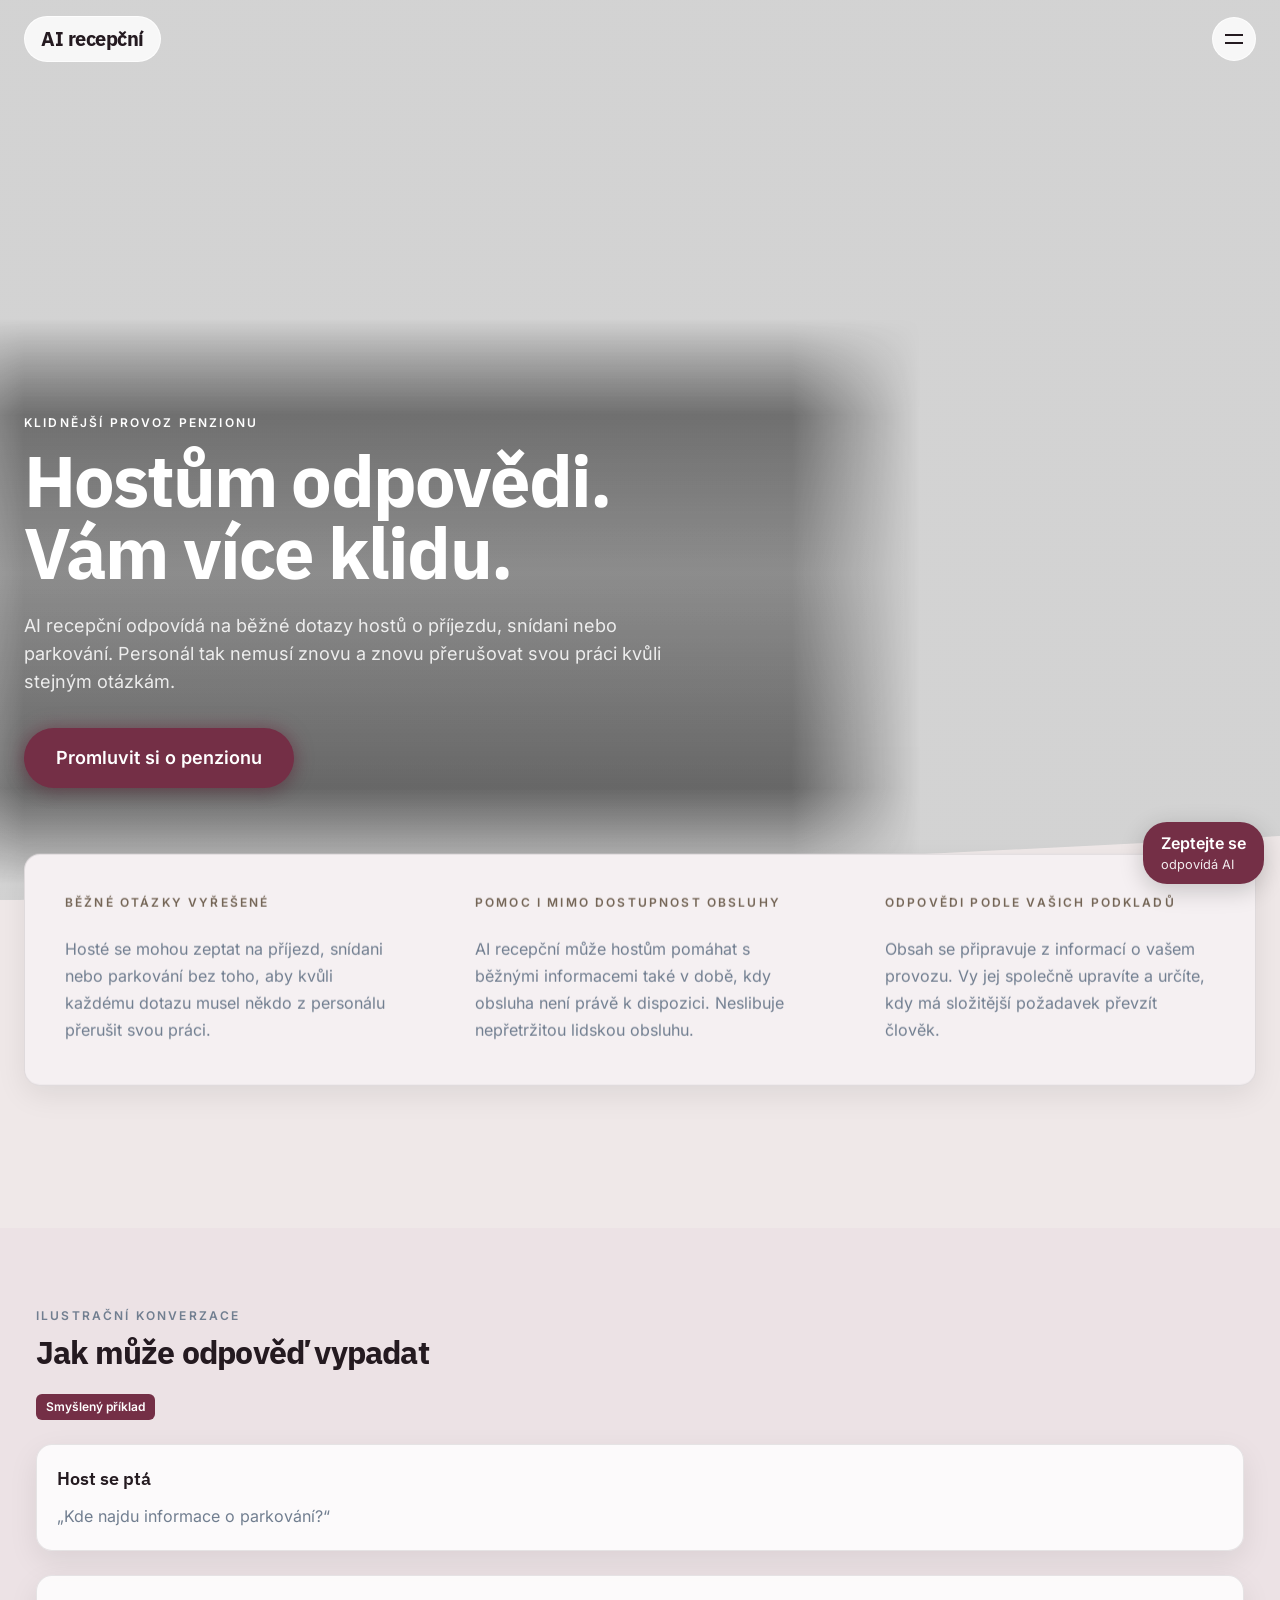
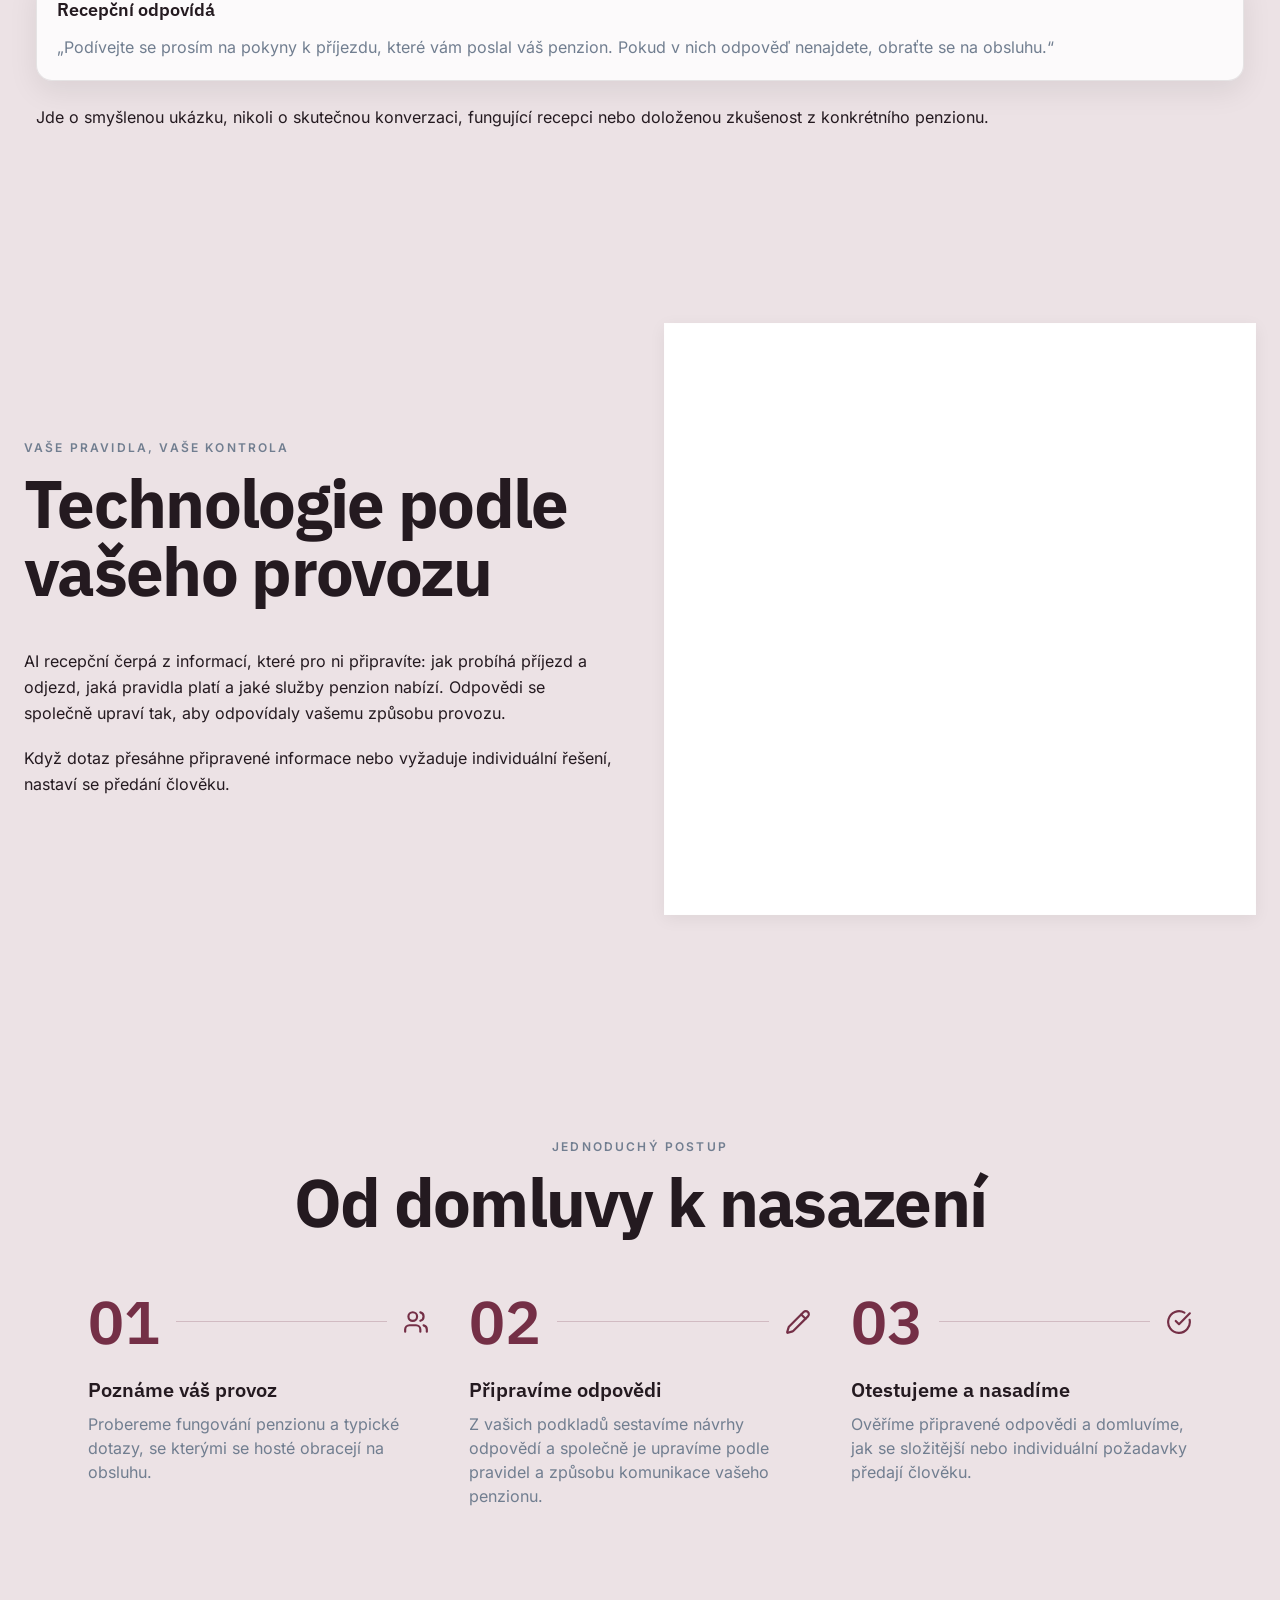
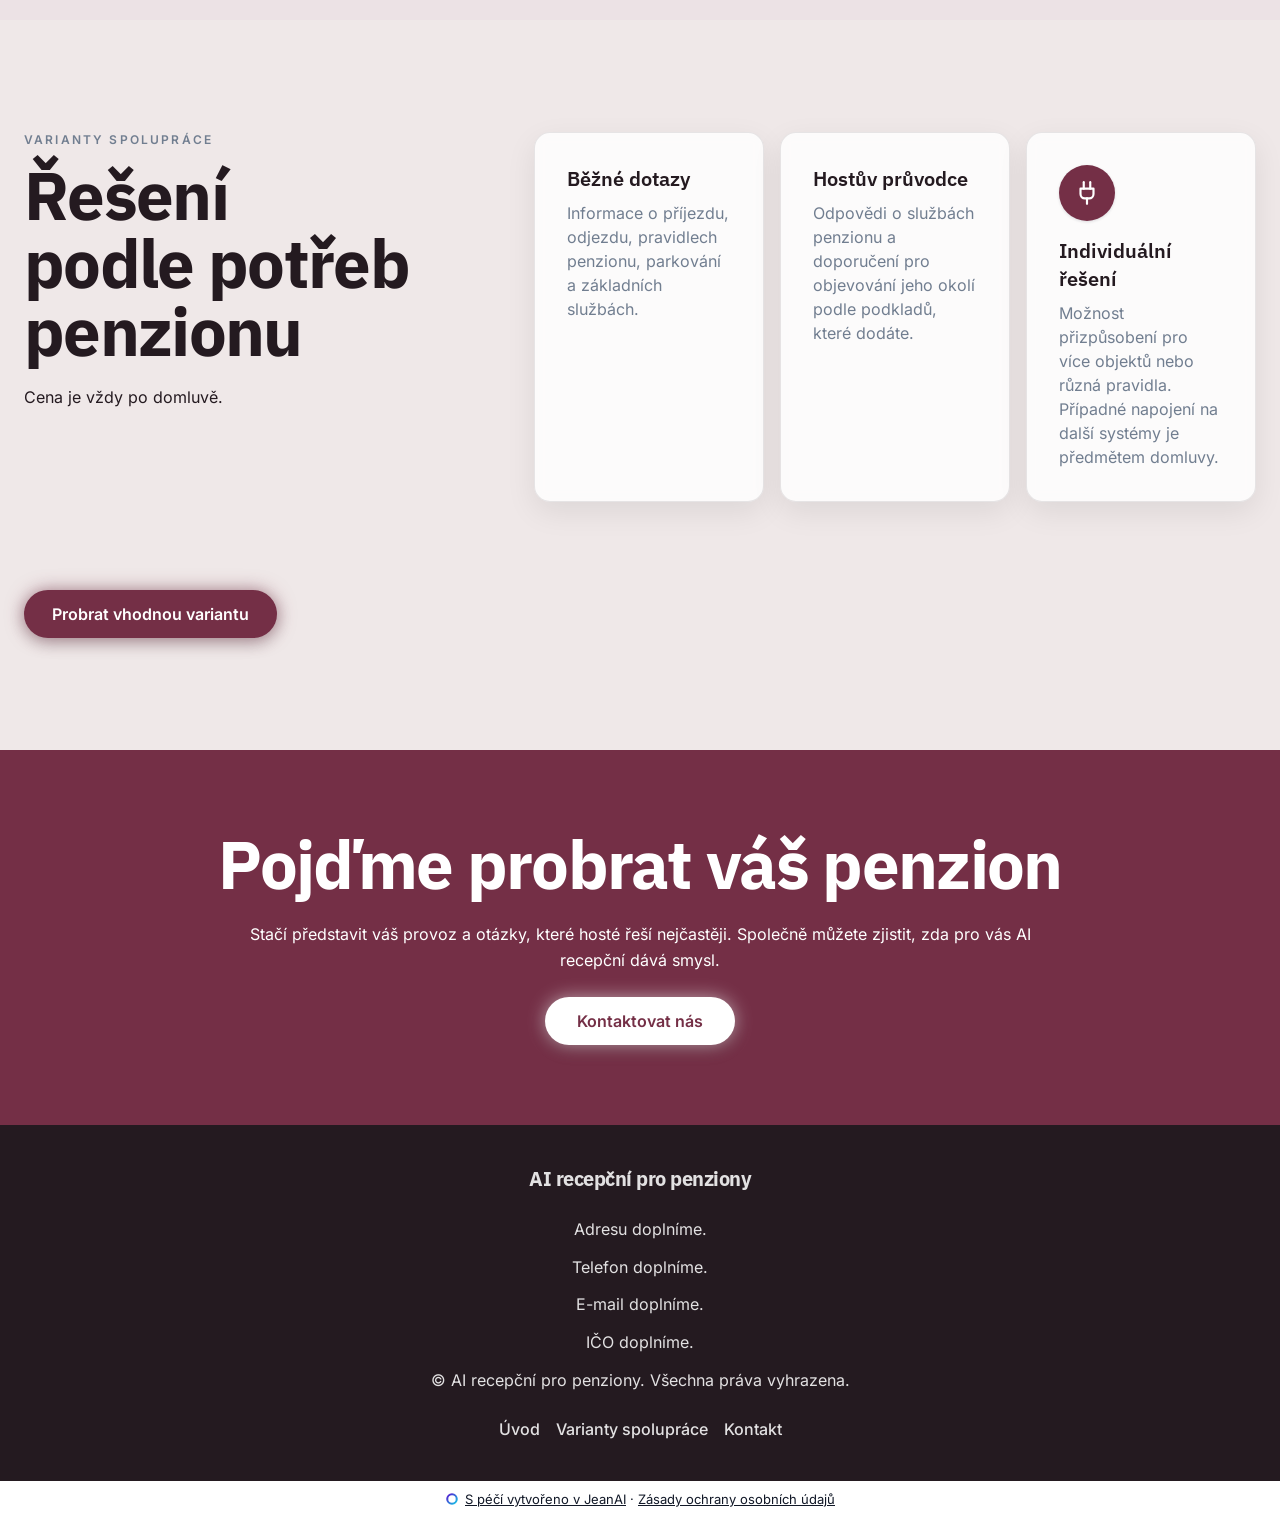
==== index.html @ 2f137805 "Deploy website: AI recepční pro penziony" ====
<!DOCTYPE html>
<html lang="cs">
  <head>
    <meta charset="UTF-8" />
    <meta name="viewport" content="width=device-width, initial-scale=1.0" />
    <meta name="description" content="AI recepční odpovídá hostům penzionů na běžné dotazy podle podkladů a pravidel, které má provozovatel pod kontrolou." />
    <meta property="og:title" content="AI recepční pro penziony" />
    <meta property="og:description" content="AI recepční odpovídá hostům penzionů na běžné dotazy podle podkladů a pravidel, které má provozovatel pod kontrolou." />
    <meta property="og:type" content="website" />
    <meta property="og:locale" content="cs" />
    <meta name="twitter:card" content="summary" />
    <meta name="twitter:title" content="AI recepční pro penziony" />
    <meta name="twitter:description" content="AI recepční odpovídá hostům penzionů na běžné dotazy podle podkladů a pravidel, které má provozovatel pod kontrolou." />
    <script type="application/ld+json">{"@context":"https://schema.org","@graph":[{"@type":"Organization","name":"AI recepční pro penziony"}]}</script>
    <title>AI recepční pro penziony</title>
    <link rel="stylesheet" href="/assets/utilities.css" />
    <link rel="stylesheet" href="/styles.css" />
  </head>
  <body>
    <div class="jean-site-shell" data-jean-motion="off" style="min-height:100vh;display:flex;flex-direction:column">
    <header data-jean-burger="{&quot;panelCss&quot;:&quot;background:#F7F4F2;border-color:color-mix(in srgb, #241A20 10%, transparent)&quot;,&quot;linkCss&quot;:&quot;color:#241A20&quot;,&quot;links&quot;:[{&quot;href&quot;:&quot;/ilustracni-konverzace.html&quot;,&quot;label&quot;:&quot;Ilustrační konverzace&quot;},{&quot;href&quot;:&quot;#section_pomoc_v_provozu&quot;,&quot;label&quot;:&quot;Pomoc v provozu&quot;},{&quot;href&quot;:&quot;#section_od_domluvy_k_nasazeni&quot;,&quot;label&quot;:&quot;Postup spolupráce&quot;},{&quot;href&quot;:&quot;#section_varianty&quot;,&quot;label&quot;:&quot;Varianty&quot;},{&quot;href&quot;:&quot;/kontakt.html#section_contact&quot;,&quot;label&quot;:&quot;Kontakt&quot;},{&quot;href&quot;:&quot;/pomoc-v-kazdodennim-provozu.html&quot;,&quot;label&quot;:&quot;Pomoc v každodenním provozu&quot;},{&quot;href&quot;:&quot;/od-domluvy-k-nasazeni.html&quot;,&quot;label&quot;:&quot;Od domluvy k nasazení&quot;},{&quot;href&quot;:&quot;/varianty-spoluprace.html&quot;,&quot;label&quot;:&quot;Varianty spolupráce&quot;}],&quot;cta&quot;:null,&quot;mobileOnly&quot;:false}" class="fixed top-0 inset-x-0 z-50" data-jean-header-look="blend" data-jean-header-intro="section_hero" style="background-color:rgba(255,255,255,0.85);backdrop-filter:blur(12px);-webkit-backdrop-filter:blur(12px);border-bottom:1px solid rgba(255,255,255,0.80)" id="section_header" data-section-id="section_header" data-section-type="header">
      <div class="max-w-7xl mx-auto px-6 py-4 flex items-center justify-between gap-4">
        <span class="inline-flex items-center gap-3 px-4 py-2 rounded-full" style="background-color:rgba(255,255,255,0.82);backdrop-filter:blur(10px);-webkit-backdrop-filter:blur(10px);border:1px solid rgba(255,255,255,0.75)">
          <span class="text-xl tracking-tight flex-shrink-0" data-block-id="block_brand" data-block-type="text.heading" style="color:var(--color-text);font-family:var(--font-heading);font-weight:700">AI recepční</span>
        </span>
        <button type="button" aria-expanded="false" aria-label="Menu" class="inline-flex flex-col justify-center items-center gap-1.5 w-11 h-11 rounded-full cursor-pointer" style="background-color:rgba(255,255,255,0.82);backdrop-filter:blur(10px);-webkit-backdrop-filter:blur(10px);border:1px solid rgba(255,255,255,0.75)">
          <span style="width:18px;height:2px;background-color:var(--color-text);display:block;transition:transform .2s;transform:none"></span>
          <span style="width:18px;height:2px;background-color:var(--color-text);display:block;transition:transform .2s;transform:none"></span>
        </button>
      </div>
      
    </header>
    <section class="jean-scroll-stage jean-bg-fixed min-h-screen flex items-end relative overflow-hidden" data-jean-parallax-root="hero" style="background-color:var(--color-surface-strong);background-image:linear-gradient(180deg, rgba(10,10,10,0.18) 0%, rgba(10,10,10,0.18) 45%, rgba(10,10,10,0.18) 100%), url(&quot;[data-uri]&quot;);background-size:cover;background-position:center;background-repeat:no-repeat" data-jean-edge-below="1" id="section_hero" data-section-id="section_hero" data-section-type="hero">
      <div class="relative z-10 w-full pt-28 pb-16 md:pb-28">
        <div class="max-w-7xl mx-auto px-6 jean-motion-layer jean-parallax-subtle" data-jean-reveal="true">
          <div class="relative max-w-3xl text-left" data-jean-hero-words="low_left">
          <div class="absolute pointer-events-none" aria-hidden="true" data-jean-hero-text-scrim="true" style="background:linear-gradient(180deg, rgba(10,10,10,0.58) 0%, rgba(10,10,10,0.35) 45%, rgba(10,10,10,0.62) 100%);inset:-6rem -8rem;-webkit-mask-image:linear-gradient(to right, transparent 0, #000 8rem, #000 calc(100% - 8rem), transparent 100%), linear-gradient(to bottom, transparent 0, #000 6rem, #000 calc(100% - 6rem), transparent 100%);-webkit-mask-composite:source-in;mask-image:linear-gradient(to right, transparent 0, #000 8rem, #000 calc(100% - 8rem), transparent 100%), linear-gradient(to bottom, transparent 0, #000 6rem, #000 calc(100% - 6rem), transparent 100%);mask-composite:intersect"></div>
          <div class="relative">
          
          <div class="jean-heading-group"><p class="jean-eyebrow" style="color:#fff;font-family:var(--font-body);font-size:0.75rem;line-height:1.4;font-weight:600;letter-spacing:0.18em;text-transform:uppercase;margin:0 0 0.75rem">Klidnější provoz penzionu</p><h1 class="text-5xl lg:text-7xl tracking-tight" data-block-id="block_hero_heading" data-block-type="text.heading" style="color:#fff;font-family:var(--font-heading);font-weight:800">Hostům odpovědi. Vám více klidu.</h1></div>
          <p class="mt-6 text-lg max-w-2xl" data-block-id="block_hero_intro" data-block-type="text.paragraph" style="color:rgba(255,255,255,0.86);font-family:var(--font-body);font-weight:400">AI recepční odpovídá na běžné dotazy hostů o příjezdu, snídani nebo parkování. Personál tak nemusí znovu a znovu přerušovat svou práci kvůli stejným otázkám.</p>
          <div class="mt-8 flex flex-row flex-wrap items-center justify-start gap-4"><a href="/kontakt.html#section_contact" class="jean-float inline-block px-8 py-4 font-semibold text-lg shadow-xl" data-block-id="block_hero_cta" data-block-type="button" style="border-radius:9999px;color:var(--color-on-primary, #fff);background-color:var(--color-primary);border:none;box-shadow:0 0 18px color-mix(in srgb, var(--color-primary) 55%, transparent), 0 6px 16px rgba(0,0,0,0.16)">Promluvit si o penzionu</a></div>
          
          </div>
          </div>
        </div>
      </div>
    </section>

    <div id="section_pomoc_v_provozu" data-section-id="section_pomoc_v_provozu" data-section-type="features" data-jean-hero-strip="section_hero" data-jean-edge-above="slant">
      <section class="jean-section-shell relative pb-16 lg:pb-24" style="background-color:var(--color-bg-alt)">
        <div class="max-w-7xl mx-auto px-6">
          <h2 class="sr-only" data-block-id="block_provoz_heading">Méně opakování, více klidu</h2>
          <div class="jean-card-face jean-hero-strip relative z-10 -mt-8 md:mt-0 md:-translate-y-[20%] grid grid-cols-1 md:grid-cols-3 jean-card-on-picture jean-card-corner">
            <div class="jean-hero-strip-column flex flex-col gap-3 p-8 lg:p-10" data-block-id="block_repeat_questions" data-block-type="card">
              <p class="jean-eyebrow" style="color:#746556;font-family:var(--font-body);font-size:0.75rem;line-height:1.4;font-weight:600;letter-spacing:0.18em;text-transform:uppercase;margin:0 0 0.75rem">Běžné otázky vyřešené</p>
              <p style="color:var(--color-muted);line-height:1.7;margin:0">Hosté se mohou zeptat na příjezd, snídani nebo parkování bez toho, aby kvůli každému dotazu musel někdo z personálu přerušit svou práci.</p>
            </div>
            <div class="jean-hero-strip-column flex flex-col gap-3 p-8 lg:p-10" data-block-id="block_when_staff_unavailable" data-block-type="card">
              <p class="jean-eyebrow" style="color:#746556;font-family:var(--font-body);font-size:0.75rem;line-height:1.4;font-weight:600;letter-spacing:0.18em;text-transform:uppercase;margin:0 0 0.75rem">Pomoc i mimo dostupnost obsluhy</p>
              <p style="color:var(--color-muted);line-height:1.7;margin:0">AI recepční může hostům pomáhat s běžnými informacemi také v době, kdy obsluha není právě k dispozici. Neslibuje nepřetržitou lidskou obsluhu.</p>
            </div>
            <div class="jean-hero-strip-column flex flex-col gap-3 p-8 lg:p-10" data-block-id="block_owner_control" data-block-type="card">
              <p class="jean-eyebrow" style="color:#746556;font-family:var(--font-body);font-size:0.75rem;line-height:1.4;font-weight:600;letter-spacing:0.18em;text-transform:uppercase;margin:0 0 0.75rem">Odpovědi podle vašich podkladů</p>
              <p style="color:var(--color-muted);line-height:1.7;margin:0">Obsah se připravuje z informací o vašem provozu. Vy jej společně upravíte a určíte, kdy má složitější požadavek převzít člověk.</p>
            </div>
          </div>
        </div>
      </section>
    </div>
    <div id="section_ilustracni_konverzace" class="jean-motion-layer" data-jean-reveal="true" data-section-id="section_ilustracni_konverzace" data-section-type="content_group">
    <section class="py-16 lg:py-20 jean-section-shell" style="background-color:var(--color-surface-strong)">
      <div class="jean-rhythm-wide mx-auto px-6 flex flex-col gap-6">
        <div><div class="jean-heading-group"><p class="jean-eyebrow" style="color:var(--color-muted);font-family:var(--font-body);font-size:0.75rem;line-height:1.4;font-weight:600;letter-spacing:0.18em;text-transform:uppercase;margin:0 0 0.75rem">Ilustrační konverzace</p><h2 data-block-id="block_dialogue_heading" data-block-type="text.heading" style="font-size:2rem;font-weight:700;color:var(--color-text)">Jak může odpověď vypadat</h2></div></div>
        <div><span data-block-id="block_dialogue_disclaimer" data-block-type="badge" style="display:inline-block;padding:.25rem .625rem;border-radius:.375rem;font-size:.75rem;font-weight:600;color:var(--color-on-primary, #fff);background-color:var(--color-primary)">Smyšlený příklad</span></div>
        <div><div data-block-id="block_guest_question" data-block-type="card" class="jean-card-face jean-card-corner" style="padding:1.25rem;color:var(--color-text);display:grid;gap:.75rem"><h3 style="font-size:1.125rem;font-weight:600;margin:0;color:var(--color-text)">Host se ptá</h3><p style="margin:0;color:var(--color-muted);opacity:1;line-height:1.6">„Kde najdu informace o parkování?“</p></div></div>
        <div><div data-block-id="block_ai_answer" data-block-type="card" class="jean-card-face jean-card-corner" style="padding:1.25rem;color:var(--color-text);display:grid;gap:.75rem"><h3 style="font-size:1.125rem;font-weight:600;margin:0;color:var(--color-text)">Recepční odpovídá</h3><p style="margin:0;color:var(--color-muted);opacity:1;line-height:1.6">„Podívejte se prosím na pokyny k příjezdu, které vám poslal váš penzion. Pokud v nich odpověď nenajdete, obraťte se na obsluhu.“</p></div></div>
        <div><p data-block-id="block_dialogue_note" data-block-type="text.paragraph" style="color:var(--color-text);line-height:1.6;font-weight:400">Jde o smyšlenou ukázku, nikoli o skutečnou konverzaci, fungující recepci nebo doloženou zkušenost z konkrétního penzionu.</p></div>
      </div>
    </section>
    </div>
    <div id="section_about" class="jean-motion-layer" data-jean-reveal="true" data-section-id="section_about" data-section-type="about">
    <section class="py-20 lg:py-28 jean-section-shell" style="background-color:var(--color-surface-strong)">
      <div class="max-w-7xl mx-auto px-6 flex flex-col lg:flex-row items-center gap-12">
        <div class="flex-1 flex flex-col gap-5">
          <div class="jean-heading-group"><p class="jean-eyebrow" style="color:var(--color-muted);font-family:var(--font-body);font-size:0.75rem;line-height:1.4;font-weight:600;letter-spacing:0.18em;text-transform:uppercase;margin:0 0 0.75rem">Vaše pravidla, vaše kontrola</p><h2 class="text-3xl lg:text-4xl font-bold mb-6" data-block-id="block_about_heading" data-block-type="text.heading" style="color:var(--color-text);font-family:var(--font-heading)">Technologie podle vašeho provozu</h2></div>
          <div><p data-block-id="block_about_text" data-block-type="text.paragraph" style="color:var(--color-text);line-height:1.6;font-weight:400">AI recepční čerpá z informací, které pro ni připravíte: jak probíhá příjezd a odjezd, jaká pravidla platí a jaké služby penzion nabízí. Odpovědi se společně upraví tak, aby odpovídaly vašemu způsobu provozu.</p></div>
          <div><p data-block-id="block_about_handoff" data-block-type="text.paragraph" style="color:var(--color-text);line-height:1.6;font-weight:400">Když dotaz přesáhne připravené informace nebo vyžaduje individuální řešení, nastaví se předání člověku.</p></div>
        </div>
        <div class="flex-1"><div class="jean-glass-card overflow-hidden aspect-square flex items-center justify-center" style="border-radius:var(--jean-radius, 1.5rem)" data-block-id="block_about_image" data-block-type="image"><img src="[data-uri]" alt="Dva lidé spolu hovoří u stolu při konzultaci" style="width:100%;height:100%;object-fit:cover;object-position:center center;display:block"></div></div>
      </div>
    </section>
    </div>
    <div id="section_od_domluvy_k_nasazeni" class="jean-motion-layer" data-jean-reveal="true" data-section-id="section_od_domluvy_k_nasazeni" data-section-type="how_it_works">
    <section class="py-20 lg:py-28 jean-section-shell" data-jean-steps="numbered" style="background-color:var(--color-surface-strong)">
      <div class="max-w-6xl mx-auto px-6">
        <div class="jean-heading-group"><p class="jean-eyebrow text-center" style="color:var(--color-muted);font-family:var(--font-body);font-size:0.75rem;line-height:1.4;font-weight:600;letter-spacing:0.18em;text-transform:uppercase;margin:0 0 0.75rem">Jednoduchý postup</p><h2 class="text-3xl lg:text-4xl font-bold text-center mb-14" data-block-id="block_process_heading" data-block-type="text.heading" style="color:var(--color-text);font-family:var(--font-heading)">Od domluvy k nasazení</h2></div>
        
        <div class="jean-stagger-grid grid grid-cols-1 md:grid-cols-2 lg:grid-cols-3" style="column-gap:2.5rem;row-gap:3rem"><article class="jean-step flex flex-col jean-motion-layer jean-stagger-card jean-parallax-up" data-jean-reveal="true" data-block-id="block_process_step1" data-block-type="card" style="transition-delay:0s">
            <div class="flex items-center gap-4 mb-6">
              <span class="text-5xl lg:text-6xl font-semibold leading-none" aria-hidden="true" data-jean-step-numeral="true" style="color:var(--color-primary);font-family:var(--font-heading);font-variant-numeric:tabular-nums">01</span>
              <span class="flex-1" aria-hidden="true" data-jean-step-rule="true" style="height:1px;background-color:var(--color-line-strong)"></span>
              <span class="shrink-0" style="color:var(--color-primary)"><svg xmlns="http://www.w3.org/2000/svg" class="lucide lucide-users" width="26" height="26" viewBox="0 0 24 24" fill="none" stroke="currentColor" stroke-width="2" stroke-linecap="round" stroke-linejoin="round" aria-hidden="true"><path d="M16 21v-2a4 4 0 0 0-4-4H6a4 4 0 0 0-4 4v2" /> <path d="M16 3.128a4 4 0 0 1 0 7.744" /> <path d="M22 21v-2a4 4 0 0 0-3-3.87" /> <circle cx="9" cy="7" r="4" /></svg></span>
            </div>
            <h3 class="text-xl font-semibold mb-2" style="color:var(--color-text)">Poznáme váš provoz</h3><p style="color:var(--color-muted)">Probereme fungování penzionu a typické dotazy, se kterými se hosté obracejí na obsluhu.</p>
          </article>
          <article class="jean-step flex flex-col jean-motion-layer jean-stagger-card jean-parallax-down" data-jean-reveal="true" data-block-id="block_process_step2" data-block-type="card" style="transition-delay:0.08s">
            <div class="flex items-center gap-4 mb-6">
              <span class="text-5xl lg:text-6xl font-semibold leading-none" aria-hidden="true" data-jean-step-numeral="true" style="color:var(--color-primary);font-family:var(--font-heading);font-variant-numeric:tabular-nums">02</span>
              <span class="flex-1" aria-hidden="true" data-jean-step-rule="true" style="height:1px;background-color:var(--color-line-strong)"></span>
              <span class="shrink-0" style="color:var(--color-primary)"><svg xmlns="http://www.w3.org/2000/svg" class="lucide lucide-pencil" width="26" height="26" viewBox="0 0 24 24" fill="none" stroke="currentColor" stroke-width="2" stroke-linecap="round" stroke-linejoin="round" aria-hidden="true"><path d="M21.174 6.812a1 1 0 0 0-3.986-3.987L3.842 16.174a2 2 0 0 0-.5.83l-1.321 4.352a.5.5 0 0 0 .623.622l4.353-1.32a2 2 0 0 0 .83-.497z" /> <path d="m15 5 4 4" /></svg></span>
            </div>
            <h3 class="text-xl font-semibold mb-2" style="color:var(--color-text)">Připravíme odpovědi</h3><p style="color:var(--color-muted)">Z vašich podkladů sestavíme návrhy odpovědí a společně je upravíme podle pravidel a způsobu komunikace vašeho penzionu.</p>
          </article>
          <article class="jean-step flex flex-col jean-motion-layer jean-stagger-card jean-parallax-up" data-jean-reveal="true" data-block-id="block_process_step3" data-block-type="card" style="transition-delay:0.16s">
            <div class="flex items-center gap-4 mb-6">
              <span class="text-5xl lg:text-6xl font-semibold leading-none" aria-hidden="true" data-jean-step-numeral="true" style="color:var(--color-primary);font-family:var(--font-heading);font-variant-numeric:tabular-nums">03</span>
              <span class="flex-1" aria-hidden="true" data-jean-step-rule="true" style="height:1px;background-color:var(--color-line-strong)"></span>
              <span class="shrink-0" style="color:var(--color-primary)"><svg xmlns="http://www.w3.org/2000/svg" class="lucide lucide-circle-check-big" width="26" height="26" viewBox="0 0 24 24" fill="none" stroke="currentColor" stroke-width="2" stroke-linecap="round" stroke-linejoin="round" aria-hidden="true"><path d="M21.801 10A10 10 0 1 1 17 3.335" /> <path d="m9 11 3 3L22 4" /></svg></span>
            </div>
            <h3 class="text-xl font-semibold mb-2" style="color:var(--color-text)">Otestujeme a nasadíme</h3><p style="color:var(--color-muted)">Ověříme připravené odpovědi a domluvíme, jak se složitější nebo individuální požadavky předají člověku.</p>
          </article></div>
        
      </div>
    </section>
    </div>
    <div id="section_varianty" class="jean-motion-layer" data-jean-reveal="true" data-section-id="section_varianty" data-section-type="features">
    <section class="py-20 lg:py-28 jean-scroll-stage jean-section-shell" data-jean-parallax-root="features" style="background-color:var(--color-bg-alt)">
      <div class="max-w-7xl mx-auto px-6 jean-panel-layout">
        <div class="jean-panel-sticky jean-motion-layer jean-parallax-subtle" data-jean-reveal="true"><div class="jean-heading-group"><p class="jean-eyebrow" style="color:var(--color-muted);font-family:var(--font-body);font-size:0.75rem;line-height:1.4;font-weight:600;letter-spacing:0.18em;text-transform:uppercase;margin:0 0 0.75rem">Varianty spolupráce</p><h2 class="text-3xl lg:text-5xl font-bold" data-block-id="block_variants_heading" data-block-type="text.heading" style="color:var(--color-text);font-family:var(--font-heading)">Řešení podle potřeb penzionu</h2></div><div class="mt-5 flex flex-col gap-3"><div><p data-block-id="block_variant_scope_note" data-block-type="text.paragraph" style="color:var(--color-text);line-height:1.6;font-weight:400">Cena je vždy po domluvě.</p></div></div></div>
        
        <div class="jean-stagger-grid grid grid-cols-1 md:grid-cols-2 lg:grid-cols-3 gap-6 items-stretch">
          <div class="group jean-card-face jean-float p-8 jean-card-corner h-full flex flex-col jean-motion-layer jean-stagger-card jean-parallax-up" data-jean-reveal="true" data-block-id="block_variant_basic" data-block-type="card" style="transition-delay:0s">
            
            
            <h3 class="text-xl font-semibold mb-2" style="color:var(--color-text)">Běžné dotazy</h3>
            <p style="color:var(--color-muted)">Informace o příjezdu, odjezdu, pravidlech penzionu, parkování a základních službách.</p>
          </div>
          <div class="group jean-card-face jean-float p-8 jean-card-corner h-full flex flex-col jean-motion-layer jean-stagger-card jean-parallax-down" data-jean-reveal="true" data-block-id="block_variant_guide" data-block-type="card" style="transition-delay:0.08s">
            
            
            <h3 class="text-xl font-semibold mb-2" style="color:var(--color-text)">Hostův průvodce</h3>
            <p style="color:var(--color-muted)">Odpovědi o službách penzionu a doporučení pro objevování jeho okolí podle podkladů, které dodáte.</p>
          </div>
          <div class="group jean-card-face jean-float p-8 jean-card-corner h-full flex flex-col jean-motion-layer jean-stagger-card jean-parallax-up" data-jean-reveal="true" data-block-id="block_variant_custom" data-block-type="card" style="transition-delay:0.16s">
            
            <div class="w-14 h-14 rounded-full flex items-center justify-center mb-4" style="background-color:var(--color-primary);color:var(--color-on-primary, #fff);box-shadow:0 1px 3px rgba(15,23,42,0.14)"><svg xmlns="http://www.w3.org/2000/svg" class="lucide lucide-plug" width="26" height="26" viewBox="0 0 24 24" fill="none" stroke="currentColor" stroke-width="2" stroke-linecap="round" stroke-linejoin="round" aria-hidden="true"><path d="M12 22v-5" /> <path d="M9 8V2" /> <path d="M15 8V2" /> <path d="M18 8v5a4 4 0 0 1-4 4h-4a4 4 0 0 1-4-4V8Z" /></svg></div>
            <h3 class="text-xl font-semibold mb-2" style="color:var(--color-text)">Individuální řešení</h3>
            <p style="color:var(--color-muted)">Možnost přizpůsobení pro více objektů nebo různá pravidla. Případné napojení na další systémy je předmětem domluvy.</p>
          </div>
        </div>
        <div class="jean-section-tail mt-10 flex flex-col gap-5 col-span-full"><div><div data-block-id="block_variant_cta" data-block-type="button"><a href="/kontakt.html#section_contact" style="display:inline-block;padding:.75rem 1.75rem;font-weight:600;border-radius:9999px;color:var(--color-on-primary, #fff);background:var(--color-primary);border:none;box-shadow:0 0 18px color-mix(in srgb, var(--color-primary) 55%, transparent), 0 6px 16px rgba(0,0,0,0.16)">Probrat vhodnou variantu</a></div></div></div>
      </div>
    </section>
    </div>
    <div id="section_closing" class="jean-motion-layer" data-jean-reveal="true" data-section-id="section_closing" data-section-type="cta_banner">
    <section class="py-16 lg:py-20" style="background:var(--color-primary)">
      <div class="max-w-4xl mx-auto px-6 text-center">
        <h2 class="text-3xl lg:text-4xl font-bold mb-6" data-block-id="block_closing_heading" data-block-type="text.heading" style="color:var(--color-on-primary, #fff)">Pojďme probrat váš penzion</h2>
        <div class="jean-on-primary mb-6 flex flex-col gap-3"><div><p data-block-id="block_closing_text" data-block-type="text.paragraph" style="color:var(--color-text);line-height:1.6;font-weight:400">Stačí představit váš provoz a otázky, které hosté řeší nejčastěji. Společně můžete zjistit, zda pro vás AI recepční dává smysl.</p></div></div>
        <a href="/kontakt.html#section_contact" class="inline-block px-8 py-3 font-semibold" data-block-id="block_closing_button" data-block-type="button" style="border-radius:9999px;color:var(--color-primary);background-color:var(--color-on-primary, #fff);border:none;box-shadow:0 0 18px rgba(255,255,255,0.55), 0 6px 16px rgba(0,0,0,0.16)">Kontaktovat nás</a>
      </div>
    </section>
    </div>
    <footer class="py-10 mt-auto" style="background-color:#241A20;color:rgba(255,255,255,0.87);--color-text:rgba(255,255,255,0.87);--color-heading:#ffffff;--color-muted:rgba(255,255,255,0.64);--color-surface:rgba(255,255,255,0.08);--color-surface-tint:rgba(255,255,255,0.1);--color-surface-strong:rgba(255,255,255,0.14);--color-card:rgba(255,255,255,0.08);--color-card-strong:rgba(255,255,255,0.12);--color-line:rgba(255,255,255,0.14);--color-line-strong:rgba(255,255,255,0.24);--color-nav:rgba(255,255,255,0.08);--color-nav-border:rgba(255,255,255,0.16);--color-image-placeholder:rgba(255,255,255,0.08)" id="section_footer" data-section-id="section_footer" data-section-type="footer">
      <div class="max-w-7xl mx-auto px-6 flex flex-col gap-6">
        <div class="text-center"><span class="text-xl font-bold tracking-tight" data-block-id="block_footer_brand" data-block-type="text.heading" style="color:var(--color-text);font-family:var(--font-heading)">AI recepční pro penziony</span></div>
        <div class="text-center max-w-3xl mx-auto flex flex-col gap-3"><div><p data-block-id="block_footer_address" data-block-type="text.paragraph" style="color:var(--color-text);line-height:1.6;font-weight:400">Adresu doplníme.</p></div>
          <div><p data-block-id="block_footer_phone" data-block-type="text.paragraph" style="color:var(--color-text);line-height:1.6;font-weight:400">Telefon doplníme.</p></div>
          <div><p data-block-id="block_footer_email" data-block-type="text.paragraph" style="color:var(--color-text);line-height:1.6;font-weight:400">E-mail doplníme.</p></div>
          <div><p data-block-id="block_footer_ico" data-block-type="text.paragraph" style="color:var(--color-text);line-height:1.6;font-weight:400">IČO doplníme.</p></div>
          <div><p data-block-id="block_footer_copyright" data-block-type="text.paragraph" style="color:var(--color-text);line-height:1.6;font-weight:400">© AI recepční pro penziony. Všechna práva vyhrazena.</p></div></div>
        <div class="flex flex-col items-center gap-3"><div><nav data-block-id="block_footer_links" data-block-type="nav_links" style="display:flex;flex-wrap:wrap;justify-content:center;gap:1rem"><a href="#section_hero" style="color:var(--color-text);font-weight:500">Úvod</a><a href="#section_varianty" style="color:var(--color-text);font-weight:500">Varianty spolupráce</a><a href="/kontakt.html#section_contact" style="color:var(--color-text);font-weight:500">Kontakt</a></nav></div></div>
        
        
      </div>
    </footer><div data-jean-identification="1" aria-label="Údaje o provozovateli" style="background:#FFFFFF!important;color:#111827!important;font-family:var(--font-body, ui-sans-serif), system-ui, -apple-system, sans-serif;font-size:13px!important;line-height:1.6!important;padding:8px 16px;text-align:center;word-break:break-word;display:block!important;visibility:visible!important;opacity:1!important;position:static!important;height:auto!important;max-height:none!important;overflow:visible!important;clip-path:none!important;transform:none!important;content-visibility:visible!important"><span style="display:block!important;visibility:visible!important;opacity:1!important;color:inherit!important;font-size:13px!important;line-height:1.6!important;position:static!important;height:auto!important;max-height:none!important;overflow:visible!important;clip-path:none!important;transform:none!important;text-indent:0!important;letter-spacing:normal!important;word-spacing:normal!important;content-visibility:visible!important"><a href="https://jeanai.cz" rel="noopener" style="display:inline!important;text-decoration:underline;visibility:visible!important;opacity:1!important;color:inherit!important;font-size:13px!important;line-height:1.6!important;position:static!important;height:auto!important;max-height:none!important;overflow:visible!important;clip-path:none!important;transform:none!important;text-indent:0!important;letter-spacing:normal!important;word-spacing:normal!important;content-visibility:visible!important"><svg aria-hidden="true" focusable="false" width="14" height="14" viewBox="0 0 128 128" style="display:inline-block!important;visibility:visible!important;opacity:1!important;width:14px!important;height:14px!important;vertical-align:-2px;margin-right:6px"><defs><linearGradient id="jean-mark-ring" x1="0" y1="0" x2="1" y2="1"><stop offset="0" stop-color="#5814cf"/><stop offset="1" stop-color="#12c9e6"/></linearGradient></defs><circle cx="64" cy="64" r="43.5" fill="none" stroke="url(#jean-mark-ring)" stroke-width="19"/></svg>S péčí vytvořeno v JeanAI</a> · <a href="/soukromi.html" style="display:inline!important;text-decoration:underline;visibility:visible!important;opacity:1!important;color:inherit!important;font-size:13px!important;line-height:1.6!important;position:static!important;height:auto!important;max-height:none!important;overflow:visible!important;clip-path:none!important;transform:none!important;text-indent:0!important;letter-spacing:normal!important;word-spacing:normal!important;content-visibility:visible!important">Zásady ochrany osobních údajů</a></span></div>
    </div>
    <script>
(function () {
  "use strict";

  function styled(tag, css) {
    var el = document.createElement(tag);
    el.style.cssText = css;
    return el;
  }

  // ── gallery lightbox — parity with the React modal, clicks only ──
  var galleries = document.querySelectorAll('[data-jean-lightbox]');
  for (var g = 0; g < galleries.length; g += 1) (function (sectionEl) {
    var figures = sectionEl.querySelectorAll('figure');
    var managedMount = sectionEl.getAttribute('data-jean-lightbox') === 'managed';
    if (figures.length === 0 && !managedMount) return;
    var items = [];
    for (var i = 0; i < figures.length; i += 1) {
      var img = figures[i].querySelector('img');
      items.push({
        src: img ? (img.getAttribute('data-jean-full') || img.getAttribute('src') || '') : '',
        alt: img ? (img.getAttribute('alt') || '') : '',
      });
    }

    var idx = -1;
    var overlay = null;
    var imgEl = null;
    var counterEl = null;

    function close() {
      if (overlay && overlay.parentNode) overlay.parentNode.removeChild(overlay);
      overlay = null;
      idx = -1;
    }
    function show(next) {
      idx = Math.max(0, Math.min(items.length - 1, next));
      imgEl.src = items[idx].src;
      imgEl.alt = items[idx].alt;
      counterEl.textContent = (idx + 1) + ' / ' + items.length;
    }
    function navButton(placementCss, text, onClick) {
      var btn = styled('button', 'position:absolute;' + placementCss + ';padding:0.75rem;border-radius:9999px;background:rgba(255,255,255,0.15);color:#fff;border:none;cursor:pointer');
      btn.type = 'button';
      btn.textContent = text;
      btn.addEventListener('click', function (e) { e.stopPropagation(); onClick(); });
      return btn;
    }
    function open(start) {
      overlay = styled('div', 'position:fixed;inset:0;z-index:100;display:flex;align-items:center;justify-content:center;background:rgba(0,0,0,0.92)');
      overlay.addEventListener('click', close);
      var wrap = styled('div', 'position:relative');
      wrap.addEventListener('click', function (e) { e.stopPropagation(); });
      imgEl = styled('img', 'max-height:85vh;max-width:90vw;border-radius:0.75rem;object-fit:contain;box-shadow:0 25px 50px rgba(0,0,0,0.5)');
      wrap.appendChild(imgEl);
      counterEl = styled('div', 'position:absolute;bottom:1rem;left:50%;transform:translateX(-50%);font-size:0.875rem;color:rgba(255,255,255,0.7)');
      overlay.appendChild(wrap);
      overlay.appendChild(navButton('left:1rem;top:50%;transform:translateY(-50%);font-size:1.5rem', '\u2190', function () { show(idx - 1); }));
      overlay.appendChild(navButton('right:1rem;top:50%;transform:translateY(-50%);font-size:1.5rem', '\u2192', function () { show(idx + 1); }));
      overlay.appendChild(navButton('top:1rem;right:1rem;font-size:1.2rem;line-height:1', '\u00d7', close));
      overlay.appendChild(counterEl);
      document.body.appendChild(overlay);
      show(start);
    }

    // 8z56 W-2a — a MANAGED gallery's figures are its collection's, and the
    // live refresh replaces them after this runs: one delegate on the section,
    // the list read at the click, and a placeholder panel never opens.
    if (managedMount) {
      sectionEl.addEventListener('click', function (e) {
        var fig = e && e.target && e.target.closest ? e.target.closest('figure') : null;
        if (!fig || fig.closest('[data-jean-placeholder]')) return;
        var live = sectionEl.querySelectorAll('figure');
        var at = -1;
        items = [];
        for (var k = 0; k < live.length; k += 1) {
          if (live[k].closest('[data-jean-placeholder]')) continue;
          if (live[k] === fig) at = items.length;
          var liveImg = live[k].querySelector('img');
          items.push({
            src: liveImg ? (liveImg.getAttribute('data-jean-full') || liveImg.getAttribute('src') || '') : '',
            alt: liveImg ? (liveImg.getAttribute('alt') || '') : '',
          });
        }
        if (at >= 0) open(at);
      });
      return;
    }

    for (var f = 0; f < figures.length; f += 1) (function (fi) {
      figures[fi].addEventListener('click', function () { open(fi); });
    })(f);
  })(galleries[g]);

  // ── a picture that opens (8z46 QL-24a) ──
  // Bound to img[data-jean-image-open], which the renderer stamps on a picture
  // whose block or site says it opens. Never in the editor's canvas: the
  // overlay's own script is on that page (script[data-jean-overlay]) and a
  // click there selects the block, so the click is left to it.
  //
  // From the keyboard too (8z46 leftover, 8z50 run): the picture is in the Tab
  // order and opens on Enter or Space; the dialog takes the focus on its close
  // button and keeps Tab inside; closing it, any way, gives the focus back to
  // the picture that opened it. The canvas is asked at the moment of the key,
  // as at the click: its overlay script comes after this one on the page.
  var openables = document.querySelectorAll('img[data-jean-image-open]');
  if (openables.length > 0) (function () {
    var box = null;
    var boxImg = null;
    var boxCaption = null;
    var boxCounter = null;
    var boxClose = null;
    var opener = null;
    var group = [];
    var at = -1;

    function inEditorCanvas() {
      return typeof document.querySelector === 'function' && Boolean(document.querySelector('script[data-jean-overlay]'));
    }
    function sameSection(img) {
      var root = typeof img.closest === 'function' ? img.closest('[data-section-id]') : null;
      if (!root) return [img];
      var list = root.querySelectorAll('img[data-jean-image-open]');
      var out = [];
      for (var i = 0; i < list.length; i += 1) out.push(list[i]);
      return out.length ? out : [img];
    }
    function paint() {
      var img = group[at];
      boxImg.src = img.getAttribute('data-jean-full') || img.getAttribute('src') || '';
      boxImg.alt = img.getAttribute('alt') || '';
      boxCaption.textContent = boxImg.alt;
      boxCaption.style.display = boxImg.alt ? 'block' : 'none';
      if (boxCounter) boxCounter.textContent = (at + 1) + ' / ' + group.length;
    }
    function step(delta) {
      if (group.length < 2) return;
      at = (at + delta + group.length) % group.length;
      paint();
    }
    function inside(el) {
      for (var x = el; x; x = x.parentNode) if (x === box) return true;
      return false;
    }
    function keepTabInside(e) {
      var buttons = box.querySelectorAll('button');
      if (!buttons.length) return;
      var first = buttons[0];
      var last = buttons[buttons.length - 1];
      var active = document.activeElement;
      if (e.shiftKey ? (active === first || !inside(active)) : (active === last || !inside(active))) {
        if (typeof e.preventDefault === 'function') e.preventDefault();
        (e.shiftKey ? last : first).focus();
      }
    }
    function onKey(e) {
      if (!box) return;
      if (e.key === 'Escape') shut();
      else if (e.key === 'ArrowRight') step(1);
      else if (e.key === 'ArrowLeft') step(-1);
      else if (e.key === 'Tab') keepTabInside(e);
    }
    function shut() {
      if (box && box.parentNode) box.parentNode.removeChild(box);
      box = null;
      boxClose = null;
      at = -1;
      if (typeof document.removeEventListener === 'function') document.removeEventListener('keydown', onKey);
      var back = opener;
      opener = null;
      if (back && typeof back.focus === 'function') back.focus();
    }
    function control(placementCss, text, onClick) {
      var btn = styled('button', 'position:absolute;' + placementCss + ';padding:0.75rem;border-radius:9999px;background:rgba(255,255,255,0.15);color:#fff;border:none;cursor:pointer');
      btn.type = 'button';
      btn.textContent = text;
      btn.addEventListener('click', function (e) { e.stopPropagation(); onClick(); });
      return btn;
    }
    function open(img) {
      opener = img;
      group = sameSection(img);
      at = Math.max(0, group.indexOf(img));
      box = styled('div', 'position:fixed;inset:0;z-index:101;display:flex;flex-direction:column;align-items:center;justify-content:center;gap:1rem;padding:1.5rem;background:rgba(0,0,0,0.9);cursor:zoom-out');
      box.setAttribute('role', 'dialog');
      box.setAttribute('aria-modal', 'true');
      box.addEventListener('click', shut);
      boxImg = styled('img', 'max-height:80vh;max-width:92vw;border-radius:0.75rem;object-fit:contain;box-shadow:0 25px 50px rgba(0,0,0,0.5);cursor:default');
      boxImg.addEventListener('click', function (e) { e.stopPropagation(); });
      boxCaption = styled('p', 'margin:0;max-width:60rem;text-align:center;color:#fff;font-size:0.95rem;line-height:1.5');
      box.appendChild(boxImg);
      box.appendChild(boxCaption);
      boxCounter = null;
      if (group.length > 1) {
        boxCounter = styled('div', 'font-size:0.875rem;color:rgba(255,255,255,0.7)');
        box.appendChild(boxCounter);
        box.appendChild(control('left:1rem;top:50%;transform:translateY(-50%);font-size:1.5rem', '\u2190', function () { step(-1); }));
        box.appendChild(control('right:1rem;top:50%;transform:translateY(-50%);font-size:1.5rem', '\u2192', function () { step(1); }));
      }
      boxClose = control('top:1rem;right:1rem;font-size:1.2rem;line-height:1', '\u00d7', shut);
      box.appendChild(boxClose);
      document.body.appendChild(box);
      if (typeof document.addEventListener === 'function') document.addEventListener('keydown', onKey);
      paint();
      if (typeof boxClose.focus === 'function') boxClose.focus();
    }
    for (var o = 0; o < openables.length; o += 1) (function (img) {
      if (img.getAttribute('tabindex') === null) img.setAttribute('tabindex', '0');
      img.setAttribute('role', 'button');
      img.addEventListener('click', function (e) {
        if (inEditorCanvas()) return;
        if (e && e.defaultPrevented) return;
        open(img);
      });
      // Enter opens on the press, Space on the release, as a button does: the
      // focus moves onto the close button when it opens, and a Space released
      // there would click it shut again. A held Enter opens once (its repeats
      // would press the close button, then the picture, in turn), and Space
      // opens only on the release of a press that began on this picture.
      var spacePressed = false;
      img.addEventListener('keydown', function (e) {
        if (box || inEditorCanvas()) return;
        if (e.key !== 'Enter' && e.key !== ' ') return;
        if (typeof e.preventDefault === 'function') e.preventDefault();
        if (e.repeat) return;
        if (e.key === 'Enter') open(img);
        else spacePressed = true;
      });
      img.addEventListener('keyup', function (e) {
        if (e.key !== ' ') return;
        var pressedHere = spacePressed;
        spacePressed = false;
        if (!pressedHere || box || inEditorCanvas()) return;
        if (typeof e.preventDefault === 'function') e.preventDefault();
        open(img);
      });
    })(openables[o]);
  })();

  // ── paged menu — the pager the mount render froze on page one ──
  var menus = document.querySelectorAll('[data-jean-menu-paged]');
  for (var m = 0; m < menus.length; m += 1) (function (sectionEl) {
    var pages = sectionEl.querySelectorAll('[data-jean-menu-page]');
    if (pages.length === 0) return;

    var prev = null;
    var next = null;
    var nums = [];
    var buttons = sectionEl.querySelectorAll('button');
    for (var i = 0; i < buttons.length; i += 1) {
      var label = (buttons[i].textContent || '').trim();
      if (label === '\u2190') prev = buttons[i];
      else if (label === '\u2192') next = buttons[i];
      else if (/^[0-9]+$/.test(label)) nums.push(buttons[i]);
    }
    var counter = null;
    var divs = sectionEl.querySelectorAll('div');
    for (var d = 0; d < divs.length; d += 1) {
      if (/^[0-9]+ \/ [0-9]+$/.test((divs[d].textContent || '').trim()) && !divs[d].querySelector('div')) {
        counter = divs[d];
        break;
      }
    }

    var current = 0;
    for (var p0 = 0; p0 < pages.length; p0 += 1) {
      if (pages[p0].style.display !== 'none') { current = p0; break; }
    }

    function setPage(n) {
      current = Math.max(0, Math.min(pages.length - 1, n));
      for (var p = 0; p < pages.length; p += 1) {
        pages[p].style.display = p === current ? 'block' : 'none';
      }
      if (counter) counter.textContent = (current + 1) + ' / ' + pages.length;
      if (prev) { prev.disabled = current === 0; prev.style.opacity = current === 0 ? '0.5' : '1'; }
      if (next) { next.disabled = current === pages.length - 1; next.style.opacity = current === pages.length - 1 ? '0.5' : '1'; }
      for (var b = 0; b < nums.length; b += 1) {
        var active = b === current;
        nums[b].style.border = active ? '1px solid var(--color-primary)' : '1px solid var(--color-line)';
        nums[b].style.backgroundColor = active ? 'color-mix(in srgb, var(--color-primary) 12%, white)' : 'var(--color-surface)';
        nums[b].style.color = active ? 'var(--color-primary)' : 'var(--color-text)';
      }
    }

    if (prev) prev.addEventListener('click', function () { setPage(current - 1); });
    if (next) next.addEventListener('click', function () { setPage(current + 1); });
    for (var nb = 0; nb < nums.length; nb += 1) (function (k) {
      nums[k].addEventListener('click', function () { setPage(k); });
    })(nb);
  })(menus[m]);

  // ── burger header — the drawer the mount render never painted ──
  //
  // DELEGATED from the document on purpose (8z52 QC-4), rather than bound to
  // the buttons this script finds at load. The editor's canvas swaps a changed
  // section's markup in place (canvasMorph.ts), and a listener left on the
  // button that was there at load sits on a node the page no longer holds: the
  // drawer opened once and then never again, so a header carrying
  // data-jean-burger — which is every header with a link or a CTA — had to
  // remount the whole canvas document for every edit to its text. A delegate
  // reads the header out of the event, so a header swapped in an hour later
  // behaves exactly like the one that loaded, and nobody has to re-initialise
  // anything for it.
  //
  // Which costs a rule: NO STATE IN A CLOSURE, because a closure describes the
  // header that was. The state is the DOM. Whether the drawer is open is the
  // button's aria-expanded — the attribute a screen reader is told anyway —
  // and the panel is the element carrying jean-burger-panel, built on open
  // and removed on close. A swapped header arrives with neither, and that is
  // the honest answer: the markup the renderer writes has the drawer shut.
  //
  // NOTE: no backticks anywhere below. The whole script is a JS template
  // literal, and a backtick in a COMMENT closes it — the error lands on a line
  // that looks fine.
  function burgerPanelOf(headerEl) {
    return headerEl.querySelector('.jean-burger-panel');
  }

  function buildBurgerPanel(data) {
    // Two shapes, because the two headers are two compositions. An overlay
    // header's drawer IS its navigation at every width, so it stays the
    // floating rounded card. The other three keep their nav on the desktop
    // and only borrow this below the md breakpoint, so their panel is a
    // full-width sheet under the bar — and it carries the md:hidden class, or
    // a reader who opens it on a phone and then widens the window is left
    // with a panel duplicating the nav bar above it.
    //
    // RESOLVED colours from the drawer data, never var(--color-*): this panel
    // hangs INSIDE the header, and a header on a dark ground scopes its own
    // --color-text / --color-line overrides to that element while leaving
    // --color-bg alone. A panel reading those tokens paints the page's white
    // background under the header's white text — invisible. Measured live.
    var face = data.panelCss || 'background:#FFFFFF;border-color:rgba(15,23,42,0.12)';
    var inkCss = data.linkCss || 'color:#0F172A';
    var panel = data.mobileOnly
      ? styled('div', 'padding:0 1.5rem 1.25rem;border-top-width:1px;border-top-style:solid;' + face)
      : styled('div', 'margin:0 1.5rem;border-radius:1rem;padding:2rem;border-width:1px;border-style:solid;box-shadow:0 24px 60px rgba(0,0,0,0.18);' + face);
    // jean-burger-panel is how the delegate finds an open drawer again; it is
    // a class and not a data-jean-* name on purpose, so it stays out of the
    // swap decision canvasMorph.ts makes from those names.
    panel.className = data.mobileOnly ? 'jean-burger-panel md:hidden' : 'jean-burger-panel';
    var nav = styled('nav', 'display:flex;flex-direction:column;gap:1rem');
    var links = Array.isArray(data.links) ? data.links : [];
    for (var i = 0; i < links.length; i += 1) {
      var a = styled('a', 'font-size:1.125rem;font-weight:500;text-decoration:none;' + inkCss);
      a.href = links[i].href || '#';
      a.textContent = links[i].label || 'Link';
      nav.appendChild(a);
    }
    panel.appendChild(nav);
    if (data.cta && data.cta.label) {
      var cta = styled('a', 'display:inline-flex;align-items:center;padding:0.625rem 1.5rem;margin-top:1.5rem;font-size:0.875rem;font-weight:600;text-decoration:none;' + (data.cta.css || ''));
      cta.href = data.cta.href || '#';
      cta.textContent = data.cta.label;
      panel.appendChild(cta);
    }
    return panel;
  }

  function paintBurgerButton(btn, open) {
    btn.setAttribute('aria-expanded', open ? 'true' : 'false');
    // TWO bars on the overlay burger, THREE on the others — and the middle
    // one has to go, or the X keeps a stroke through its centre. Written off
    // the actual count rather than a layout flag, so a burger that grows or
    // loses a bar animates correctly without this knowing which it was.
    var spans = btn.querySelectorAll('span');
    if (spans.length >= 3) {
      spans[0].style.transform = open ? 'translateY(9px) rotate(45deg)' : 'none';
      spans[1].style.opacity = open ? '0' : '1';
      spans[2].style.transform = open ? 'translateY(-9px) rotate(-45deg)' : 'none';
    } else if (spans.length === 2) {
      spans[0].style.transform = open ? 'translateY(4px) rotate(45deg)' : 'none';
      spans[1].style.transform = open ? 'translateY(-4px) rotate(-45deg)' : 'none';
    }
  }

  function shutBurger(headerEl) {
    var panel = burgerPanelOf(headerEl);
    if (panel && panel.parentNode) panel.parentNode.removeChild(panel);
    var btn = headerEl.querySelector('button[aria-label="Menu"]');
    if (btn) paintBurgerButton(btn, false);
  }

  function toggleBurger(headerEl, btn) {
    if (burgerPanelOf(headerEl)) { shutBurger(headerEl); return; }
    var data;
    try { data = JSON.parse(headerEl.getAttribute('data-jean-burger') || '{}'); } catch (err) { return; }
    headerEl.appendChild(buildBurgerPanel(data));
    paintBurgerButton(btn, true);
  }

  if (typeof document.addEventListener === 'function') {
    document.addEventListener('click', function (ev) {
      var target = ev && ev.target;
      if (!target || typeof target.closest !== 'function') return;
      var btn = target.closest('button[aria-label="Menu"]');
      var headerEl = (btn || target).closest('[data-jean-burger]');
      // A burger button in a header with no drawer data has nothing to open —
      // the renderer drops the attribute when the drawer would be empty.
      if (!headerEl) return;
      if (btn) { toggleBurger(headerEl, btn); return; }
      // A link inside the open drawer: the browser follows it, and the drawer
      // that covered the page goes with it — the close the per-link listener
      // used to do, now without a listener per link.
      var link = target.closest('a');
      if (link && link.closest('.jean-burger-panel')) shutBurger(headerEl);
    });
  }

  // ── click-to-load video (SF-1b) — the iframe is CREATED, never rendered ──
  //
  // The page ships a placeholder that is a link to the video's own page, so a
  // reader with no JavaScript still gets the video. With JavaScript, the click
  // is intercepted and the embed is built here instead — which is the only
  // moment a visitor's browser talks to YouTube or Vimeo, and it happens
  // because they asked. autoplay=1 is added so the click that replaced the
  // poster also starts the video: one click, not two. (No backticks in this
  // literal - one ends it, which is what the header two hundred lines up says.)
  var videos = document.querySelectorAll('[data-jean-video]');
  for (var vi = 0; vi < videos.length; vi += 1) (function (holder) {
    var trigger = holder.querySelector('[data-jean-video-play]');
    if (!trigger) return;
    trigger.addEventListener('click', function (ev) {
      var src = holder.getAttribute('data-jean-video');
      // No embed URL means the link is the only answer there is — let it open.
      if (!src) return;
      // The placeholder IS an <a href> to the video's own page, so the browser
      // gestures for „open this elsewhere" must keep working: a modifier click
      // or a middle click follows the link instead of being swallowed into an
      // autoplaying iframe in place (review of #1436).
      if (ev.metaKey || ev.ctrlKey || ev.shiftKey || ev.altKey) return;
      if (typeof ev.button === 'number' && ev.button !== 0) return;
      ev.preventDefault();
      var frame = document.createElement('iframe');
      frame.setAttribute('src', src + (src.indexOf('?') === -1 ? '?' : '&') + 'autoplay=1');
      frame.setAttribute('allow', 'accelerometer; autoplay; encrypted-media; gyroscope; picture-in-picture; fullscreen');
      frame.setAttribute('allowfullscreen', '');
      frame.setAttribute('title', trigger.getAttribute('aria-label') || 'Video');
      frame.style.cssText = 'position:absolute;inset:0;width:100%;height:100%;border:0';
      holder.textContent = '';
      holder.appendChild(frame);
    });
  })(videos[vi]);
})();
</script>
    <script>
(function () {
  var headers = document.querySelectorAll('header[data-jean-header-look="blend"]');
  if (!headers.length) return;
  var limits = [];
  var frame = 0;
  function introOf(header) {
    var id = header.getAttribute('data-jean-header-intro');
    if (!id) return null;
    var shells = document.querySelectorAll('[data-section-id]');
    for (var i = 0; i < shells.length; i += 1) {
      if (shells[i].getAttribute('data-section-id') === id) return shells[i];
    }
    return null;
  }
  function measure() {
    var top = window.pageYOffset || document.documentElement.scrollTop || 0;
    for (var i = 0; i < headers.length; i += 1) {
      var intro = introOf(headers[i]);
      var bottom = intro ? intro.getBoundingClientRect().bottom + top : 0;
      limits[i] = Math.max(1, bottom - headers[i].offsetHeight);
    }
  }
  function update() {
    frame = 0;
    var y = window.pageYOffset || document.documentElement.scrollTop || 0;
    for (var i = 0; i < headers.length; i += 1) {
      var painted = y >= limits[i];
      if (painted === headers[i].hasAttribute('data-jean-header-painted')) continue;
      if (painted) headers[i].setAttribute('data-jean-header-painted', 'true');
      else headers[i].removeAttribute('data-jean-header-painted');
    }
  }
  function remeasure() { measure(); update(); }
  remeasure();
  window.addEventListener('scroll', function () {
    if (!frame) frame = window.requestAnimationFrame(update);
  }, { passive: true });
  window.addEventListener('resize', remeasure);
  window.addEventListener('load', remeasure);
  if (document.fonts && document.fonts.ready) document.fonts.ready.then(remeasure);
  if (typeof window.ResizeObserver === 'function') {
    var watcher = new window.ResizeObserver(remeasure);
    for (var j = 0; j < headers.length; j += 1) {
      var shell = introOf(headers[j]);
      if (shell) watcher.observe(shell);
    }
  }
})();
</script>
<script>(function(){var n=navigator,d=document,e="https://jeanai.onrender.com/v1/public/sites/79900e7c-6b7e-4bf4-8d3b-d65f75664876/pv";if(n.webdriver)return;function s(){try{var u=new URL(location.href),q=u.searchParams,k=q.get("k"),b=JSON.stringify({p:u.pathname,k:k});window.fetch?fetch(e,{method:"POST",body:b,keepalive:!0,credentials:"omit"}).catch(Boolean):n.sendBeacon&&n.sendBeacon(e,b);if(k!==null){q.delete("k");history.replaceState(history.state,"",u.pathname+u.search+u.hash)}}catch(x){}}d.prerendering?d.addEventListener("prerenderingchange",s,{once:!0}):s()})()</script>
<style>#jean-reception{--jr-fill:var(--color-primary);--jr-on-fill:var(--color-on-primary);--jr-bg:var(--color-bg);--jr-text:var(--color-text);--jr-line:var(--color-line, currentColor);position:fixed;right:16px;bottom:16px;z-index:2147483000;font:inherit;line-height:1.4;max-width:calc(100vw - 32px)}#jean-reception.is-inline{position:static;max-width:none}#jean-reception *{box-sizing:border-box}#jean-reception .jean-reception-launcher{display:inline-flex;flex-direction:column;align-items:flex-start;gap:2px;padding:10px 18px;border:0;border-radius:var(--jean-radius,24px);background:var(--jr-fill);color:var(--jr-on-fill);font:inherit;cursor:pointer;box-shadow:0 6px 24px rgba(0,0,0,.2)}#jean-reception .jean-reception-launcher:focus-visible,#jean-reception button:focus-visible,#jean-reception textarea:focus-visible,#jean-reception a:focus-visible{outline:2px solid currentColor;outline-offset:2px}#jean-reception .jean-reception-label{font-weight:600}#jean-reception .jean-reception-ai{font-size:.8em;opacity:.9}#jean-reception .jean-reception-panel{position:absolute;right:0;bottom:calc(100% + 10px);width:min(360px,calc(100vw - 32px));max-height:min(70vh,560px);display:flex;flex-direction:column;background:var(--jr-bg);color:var(--jr-text);border:1px solid var(--jr-line);border-radius:var(--jean-radius,16px);box-shadow:0 18px 48px rgba(0,0,0,.25);overflow:hidden}#jean-reception.is-inline .jean-reception-panel{position:static;margin-top:10px}#jean-reception .jean-reception-panel[hidden],#jean-reception [hidden]{display:none}#jean-reception .jean-reception-head{display:flex;align-items:flex-start;justify-content:space-between;gap:12px;padding:12px 14px;background:var(--jr-fill);color:var(--jr-on-fill)}#jean-reception .jean-reception-title{margin:0;font-size:1em;font-weight:600}#jean-reception .jean-reception-head .jean-reception-ai{margin:2px 0 0}#jean-reception .jean-reception-head .jean-reception-privacy{color:inherit;text-decoration:underline;font-size:.8em;opacity:.9}#jean-reception .jean-reception-close{border:0;background:transparent;color:inherit;font:inherit;font-size:1.25em;line-height:1;cursor:pointer;padding:2px 6px}#jean-reception .jean-reception-contacts{margin:0;padding:8px 14px;font-size:.9em;border-bottom:1px solid var(--jr-line)}#jean-reception .jean-reception-contacts a,#jean-reception .jean-reception-handover a{color:inherit;text-decoration:underline}#jean-reception .jean-reception-log{list-style:none;margin:0;padding:12px 14px;overflow-y:auto;flex:1 1 auto;display:flex;flex-direction:column;gap:10px}#jean-reception .jean-reception-turn{margin:0;white-space:pre-wrap;overflow-wrap:anywhere}#jean-reception .jean-reception-turn.is-visitor{align-self:flex-end;max-width:85%;padding:8px 12px;border-radius:12px;background:var(--jr-fill);color:var(--jr-on-fill)}#jean-reception .jean-reception-who{display:block;font-size:.75em;opacity:.8}#jean-reception .jean-reception-status{margin:0;padding:0 14px 6px;font-size:.85em;min-height:1em}#jean-reception .jean-reception-form{display:flex;gap:8px;padding:10px 14px;border-top:1px solid var(--jr-line)}#jean-reception .jean-reception-input{flex:1 1 auto;min-width:0;resize:none;font:inherit;color:inherit;background:transparent;border:1px solid var(--jr-line);border-radius:10px;padding:8px 10px}#jean-reception .jean-reception-send{border:0;border-radius:10px;padding:8px 14px;background:var(--jr-fill);color:var(--jr-on-fill);font:inherit;font-weight:600;cursor:pointer}#jean-reception .jean-reception-handover{margin:0;padding:12px 14px;border-top:1px solid var(--jr-line)}#jean-reception .jean-reception-step{display:inline-block;margin-top:8px;border:1px solid var(--jr-line);border-radius:10px;padding:6px 12px;color:inherit;font-weight:600;text-decoration:none}#jean-reception .jean-reception-sr{position:absolute;width:1px;height:1px;overflow:hidden;clip:rect(0 0 0 0);white-space:nowrap}</style><div id="jean-reception" class="jean-reception" data-jean-capability="site_assistant" lang="cs"><button type="button" class="jean-reception-launcher" aria-expanded="false" aria-controls="jean-reception-panel"><span class="jean-reception-label">Zeptejte se</span><span class="jean-reception-ai">odpovídá AI</span></button><section id="jean-reception-panel" class="jean-reception-panel" role="dialog" aria-labelledby="jean-reception-title" tabindex="-1" hidden><div class="jean-reception-head"><div><h2 id="jean-reception-title" class="jean-reception-title">Zeptejte se</h2><p class="jean-reception-ai">odpovídá AI · <a class="jean-reception-privacy" href="/soukromi.html">Ochrana údajů</a></p></div><button type="button" class="jean-reception-close" aria-label="Zavřít">×</button></div><ol class="jean-reception-log" role="log" aria-live="polite"></ol><p class="jean-reception-status" role="status"></p><form class="jean-reception-form"><label class="jean-reception-sr" for="jean-reception-input">Váš dotaz</label><textarea id="jean-reception-input" class="jean-reception-input" name="message" rows="2" maxlength="600" placeholder="Napište dotaz…" required></textarea><button type="submit" class="jean-reception-send">Odeslat</button></form><p class="jean-reception-handover" hidden><a href="/kontakt.html#section_contact">Napište nám prosím přes kontaktní formulář.</a></p></section></div><script>(function receptionClient(cfg) {
  var d = document;
  var root = d.getElementById("jean-reception");
  if (!root || root.getAttribute("data-jean-bound")) return;
  root.setAttribute("data-jean-bound", "1");
  var place = d.querySelector('[data-jean-capability="site_assistant"]:not(#jean-reception)');
  if (place) { place.appendChild(root); root.className += " is-inline"; }
  var q = function (selector) { return root.querySelector(selector); };
  var launcher = q(".jean-reception-launcher");
  var panel = q(".jean-reception-panel");
  var log = q(".jean-reception-log");
  var form = q(".jean-reception-form");
  var input = q(".jean-reception-input");
  var status = q(".jean-reception-status");
  var handover = q(".jean-reception-handover");
  var state = { id: null, turns: [] };
  try {
    var kept = JSON.parse(window.sessionStorage.getItem(cfg.key) || "null");
    if (kept && Object.prototype.toString.call(kept.turns) === "[object Array]") state = { id: kept.id || null, turns: kept.turns };
  } catch (e) { /* storage blocked — the window starts empty */ }
  function save() {
    try { window.sessionStorage.setItem(cfg.key, JSON.stringify(state)); } catch (e) { /* nothing kept */ }
  }
  function forget() {
    try { window.sessionStorage.removeItem(cfg.key); } catch (e) { /* nothing kept */ }
  }
  function turn(role, text) {
    var item = d.createElement("li");
    item.className = "jean-reception-turn is-" + role;
    var who = d.createElement("span");
    who.className = "jean-reception-who";
    who.textContent = role === "visitor" ? cfg.t.you : cfg.t.reception;
    item.appendChild(who);
    item.appendChild(d.createTextNode(String(text)));
    log.appendChild(item);
    log.scrollTop = log.scrollHeight;
    return item;
  }
  var restoredSteps = [];
  for (var i = 0; i < state.turns.length; i += 1) {
    var restored = turn(state.turns[i].role, state.turns[i].text);
    var kept = state.turns[i].step;
    if (kept && typeof kept === "object") restoredSteps.push({ item: restored, step: kept });
  }
  // A step decides by the page's BOUND form, and the runtime binds the site's
  // forms once the document is parsed (its DOMContentLoaded, registered before
  // this one) — so the restored answers get their steps after it.
  function drawRestoredSteps() {
    for (var s = 0; s < restoredSteps.length; s += 1) {
      var kept = restoredSteps[s].step;
      offer(restoredSteps[s].item, kept.wants, kept.date, kept.party, kept.said);
    }
  }
  if (d.readyState === "loading") d.addEventListener("DOMContentLoaded", drawRestoredSteps);
  else drawRestoredSteps();
  // T85 RC-8 — the step is the visitor's: the site's own form, filled with what
  // they said; their press sends it through the form's own door (its spam
  // protection, its caps, its notice to the owner). A hand-over waits in this
  // tab for ten minutes at most, is used once, and never fills a field the
  // visitor has typed into — a value the page or the runtime set („today“,
  // one guest) is not theirs, and gives way.
  d.addEventListener("input", function (event) { if (event.target) event.target.jeanTyped = true; }, true);
  // The site's own form of this kind on THIS page — the mark on the form or on
  // a wrapper around it, as the runtime binds it (freeStyleRuntime.js, bindAll);
  // `bound`: only one the runtime has bound (it sends).
  // T85 RC-19: the form a left question goes to — the site's enquiry when it can
  // hold the question (its fields are the owner's) and its script bound it, else
  // the general form.
  function writeForm(bound) {
    var enquiry = formOf("enquiry_form", true);
    if (enquiry && messageField(enquiry)) return enquiry;
    return formOf("contact_form", bound);
  }
  function messageField(target) {
    for (var n = 0; n < cfg.fields.message.length; n += 1) {
      var named = target.querySelector('[name="' + cfg.fields.message[n] + '"]');
      if (named) return named;
    }
    return target.querySelector("textarea");
  }
  function formOf(kind, bound) {
    var marks = d.querySelectorAll('[data-jean-capability="' + kind + '"]');
    for (var m = 0; m < marks.length; m += 1) {
      var found = marks[m].tagName === "FORM" ? marks[m] : marks[m].querySelector("form");
      if (found && (!bound || found.getAttribute("data-jean-bound") === "1")) return found;
    }
    return null;
  }
  function today() {
    var now = new Date();
    var two = function (n) { return (n < 10 ? "0" : "") + n; };
    return now.getFullYear() + "-" + two(now.getMonth() + 1) + "-" + two(now.getDate());
  }
  // A value the form itself would refuse is not put in it: a party past the
  // field's bounds, a day that has passed or lies outside the field's range.
  function fits(el, value) {
    if (el.type === "number") {
      var n = Number(value);
      if (isNaN(n) || (el.min !== "" && n < Number(el.min)) || (el.max !== "" && n > Number(el.max))) return false;
    }
    if (el.type === "date" && (value < today() || (el.min && value < el.min) || (el.max && value > el.max))) return false;
    return true;
  }
  function fill(target, hand) {
    // By the names the runtime reads a field by (RUNTIME_FIELD_NAMES).
    function field(names, fallback) {
      for (var n = 0; n < names.length; n += 1) {
        var named = target.querySelector('[name="' + names[n] + '"]');
        if (named) return named;
      }
      return fallback ? target.querySelector(fallback) : null;
    }
    function put(el, value) {
      if (!el || el.jeanTyped || value === null || value === undefined || value === "") return;
      if (!fits(el, String(value))) return;
      el.value = String(value);
    }
    if (hand.kind === "reservation") {
      put(field(cfg.fields.date, 'input[type="date"]'), hand.date);
      put(field(cfg.fields.party, null), hand.party);
    } else {
      put(field(cfg.fields.message, "textarea"), hand.message);
    }
    var fields = target.querySelectorAll("input[required], textarea[required]");
    for (var f = 0; f < fields.length; f += 1) { if (!fields[f].value) { fields[f].focus(); break; } }
  }
  // A page the step opened: what the press kept, read and removed here.
  function receive() {
    var hand = null;
    try {
      hand = JSON.parse(window.sessionStorage.getItem(cfg.handKey) || "null");
      window.sessionStorage.removeItem(cfg.handKey);
    } catch (e) { hand = null; }
    if (!hand || typeof hand.at !== "number" || Date.now() - hand.at > 600000) return;
    var target = hand.kind === "reservation" ? formOf("reservation", false) : writeForm(false);
    if (target) fill(target, hand);
  }
  // The step is a link. To a form on THIS page (`here`) nothing loads: the
  // form is filled at once and brought into view. To another page the browser
  // follows it, and the click keeps the hand-over for the page it opens — not
  // for a click that opens it elsewhere (a new tab or window has a storage of
  // its own). An e-mail link carries none.
  function step(item, label, href, hand, here) {
    var link = d.createElement("a");
    link.href = here ? "#" : href;
    link.className = "jean-reception-step";
    link.textContent = label;
    if (hand) {
      link.addEventListener("click", function (event) {
        var elsewhere = event.button !== 0 || event.ctrlKey || event.metaKey || event.shiftKey || event.altKey;
        if (here) {
          event.preventDefault();
          if (elsewhere) return;
          close();
          // A form in one of the site's windows is shown before it is filled.
          if (typeof CustomEvent === "function") here.dispatchEvent(new CustomEvent(cfg.showEvent, { bubbles: true }));
          fill(here, hand);
          if (here.scrollIntoView) here.scrollIntoView();
          return;
        }
        if (elsewhere) return;
        hand.at = Date.now();
        try { window.sessionStorage.setItem(cfg.handKey, JSON.stringify(hand)); } catch (e) { /* the form opens empty */ }
      });
    }
    item.appendChild(link);
  }
  // What the visitor wants is the writer's own reading (the door's `wants`);
  // the step goes to the site's reservation form, else its enquiry form (T85
  // RC-19), else its contact form, else the business's e-mail — never a step
  // this site cannot take.
  function offer(item, wants, date, party, said) {
    if (wants !== "reservation" && wants !== "message") return;
    var bookHere = wants === "reservation" ? formOf("reservation", true) : null;
    if (wants === "reservation" && (bookHere || cfg.bookHref)) {
      step(item, cfg.t.book, cfg.bookHref, { kind: "reservation", date: date || "", party: party || "" }, bookHere);
      return;
    }
    var writeHere = writeForm(true);
    if (writeHere || cfg.writeHref) step(item, cfg.t.write, cfg.writeHref, { kind: "message", message: said }, writeHere);
    else if (cfg.mailHref) step(item, cfg.t.mail, cfg.mailHref, null, null);
  }
  // After the runtime's own DOMContentLoaded, as the restored steps: an enquiry form it did not bind cannot send.
  if (d.readyState === "loading") d.addEventListener("DOMContentLoaded", receive);
  else receive();
  function handOver() {
    form.hidden = true;
    handover.hidden = false;
    status.textContent = "";
  }
  function open() {
    panel.hidden = false;
    launcher.setAttribute("aria-expanded", "true");
    (form.hidden ? panel : input).focus();
  }
  function close() {
    panel.hidden = true;
    launcher.setAttribute("aria-expanded", "false");
    launcher.focus();
  }
  launcher.addEventListener("click", function () { if (panel.hidden) open(); else close(); });
  // A door elsewhere on the page (T104 DL-1) opens this window, as the launcher does.
  root.addEventListener(cfg.openEvent, function () { if (panel.hidden) open(); });
  q(".jean-reception-close").addEventListener("click", close);
  panel.addEventListener("keydown", function (event) { if (event.key === "Escape") close(); });
  var waiting = false;
  form.addEventListener("submit", function (event) {
    event.preventDefault();
    var text = String(input.value || "").trim();
    if (!text || waiting) return;
    waiting = true;
    form.setAttribute("aria-busy", "true");
    var mine = turn("visitor", text);
    input.value = "";
    status.textContent = cfg.t.writing;
    function giveBack(sentence) {
      if (mine.parentNode) mine.parentNode.removeChild(mine);
      input.value = text;
      status.textContent = sentence;
    }
    fetch(cfg.endpoint, {
      method: "POST",
      body: JSON.stringify({ message: text, conversationId: state.id }),
      credentials: "omit",
    }).then(function (response) {
      return response.json().then(function (body) { return { ok: response.ok, status: response.status, body: body || {} }; }, function () { return { ok: response.ok, status: response.status, body: {} }; });
    }).then(function (result) {
      var body = result.body;
      if (result.ok && typeof body.answer === "string") {
        status.textContent = "";
        state.id = typeof body.conversationId === "string" ? body.conversationId : state.id;
        var asked = body.wants === "reservation" || body.wants === "message"
          ? { wants: body.wants, date: body.date || "", party: body.party || "", said: text }
          : undefined;
        state.turns.push({ role: "visitor", text: text }, { role: "reception", text: body.answer, step: asked });
        offer(turn("reception", body.answer), body.wants, body.date, body.party, text);
        save();
        return;
      }
      if (body.errorCode === "rate_limited") { giveBack(cfg.t.busy); return; }
      if (body.errorCode === "conversation_full") {
        state = { id: null, turns: [] };
        forget();
        while (log.firstChild) log.removeChild(log.firstChild);
        giveBack(cfg.t.full);
        return;
      }
      // Only the door's own words hand the visitor over: the reception is
      // paused, switched off, gone with its plan or its account. Anything else
      // (a 5xx with no code, a proxy's page) is a failure to retry — and a
      // hand-over is kept for this page only, never on the device: the next
      // page asks the door again.
      if (cfg.handover.indexOf(body.errorCode) < 0) { giveBack(cfg.t.offline); return; }
      if (mine.parentNode) mine.parentNode.removeChild(mine);
      handOver();
    }, function () {
      giveBack(cfg.t.offline);
    }).then(function () {
      waiting = false;
      form.removeAttribute("aria-busy");
    });
  });
})({"endpoint":"https://jeanai.onrender.com/v1/public/site-chat/79900e7c-6b7e-4bf4-8d3b-d65f75664876","key":"jean-reception:79900e7c-6b7e-4bf4-8d3b-d65f75664876","t":{"you":"Vy","reception":"Recepce","writing":"Píše odpověď…","busy":"Chvilku strpení — zkuste to prosím za okamžik znovu.","full":"Tenhle rozhovor skončil. Napište dotaz znovu a začne nový.","offline":"Odpověď se nepodařilo načíst. Zkuste to prosím znovu.","book":"Rezervovat","write":"Napsat zprávu","mail":"Napsat e-mail"},"handover":["reception_paused","function_switched_off","runtime_inactive","site_owner_deleted","site_not_found"],"fields":{"date":["date","datum"],"party":["party","pocet","počet","osoby"],"message":["message","zprava","zpráva","text"]},"bookHref":null,"writeHref":"/kontakt.html#section_contact","mailHref":null,"handKey":"jean-reception-handover:79900e7c-6b7e-4bf4-8d3b-d65f75664876","openEvent":"jean-reception-open","showEvent":"jean-window-show"})</script>
  </body>
</html>
---- assets/utilities.css ----
/*! tailwindcss v4.3.3 | MIT License | https://tailwindcss.com */
@layer properties;
@layer theme, base, components, utilities;
@layer theme {
  :root, :host {
    --font-sans: -apple-system, BlinkMacSystemFont, "Segoe UI", Roboto, "Helvetica Neue",
      "Noto Sans", Arial, sans-serif, "Apple Color Emoji", "Segoe UI Emoji",
      "Segoe UI Symbol", "Noto Color Emoji";
    --font-mono: ui-monospace, SFMono-Regular, Menlo, Monaco, Consolas, "Liberation Mono",
      "Courier New", monospace;
    --spacing: 0.25rem;
    --container-2xl: 42rem;
    --container-3xl: 48rem;
    --container-4xl: 56rem;
    --container-6xl: 72rem;
    --container-7xl: 80rem;
    --text-sm: 0.875rem;
    --text-sm--line-height: calc(1.25 / 0.875);
    --text-lg: 1.125rem;
    --text-lg--line-height: calc(1.75 / 1.125);
    --text-xl: 1.25rem;
    --text-xl--line-height: calc(1.75 / 1.25);
    --text-3xl: 1.875rem;
    --text-3xl--line-height: calc(2.25 / 1.875);
    --text-4xl: 2.25rem;
    --text-4xl--line-height: calc(2.5 / 2.25);
    --text-5xl: 3rem;
    --text-5xl--line-height: 1;
    --text-6xl: 3.75rem;
    --text-6xl--line-height: 1;
    --text-7xl: 4.5rem;
    --text-7xl--line-height: 1;
    --font-weight-medium: 500;
    --font-weight-semibold: 600;
    --font-weight-bold: 700;
    --tracking-tight: -0.025em;
    --radius-xl: 0.75rem;
    --default-transition-duration: 150ms;
    --default-transition-timing-function: cubic-bezier(0.4, 0, 0.2, 1);
    --default-font-family: var(--font-sans);
    --default-mono-font-family: var(--font-mono);
  }
}
@layer base {
  *, ::after, ::before, ::backdrop, ::file-selector-button {
    box-sizing: border-box;
    margin: 0;
    padding: 0;
    border: 0 solid;
  }
  html, :host {
    line-height: 1.5;
    -webkit-text-size-adjust: 100%;
    tab-size: 4;
    font-family: var(--default-font-family, -apple-system, BlinkMacSystemFont, "Segoe UI", Roboto, "Helvetica Neue", "Noto Sans", Arial, sans-serif, "Apple Color Emoji", "Segoe UI Emoji", "Segoe UI Symbol", "Noto Color Emoji");
    font-feature-settings: var(--default-font-feature-settings, normal);
    font-variation-settings: var(--default-font-variation-settings, normal);
    -webkit-tap-highlight-color: transparent;
  }
  hr {
    height: 0;
    color: inherit;
    border-top-width: 1px;
  }
  abbr:where([title]) {
    -webkit-text-decoration: underline dotted;
    text-decoration: underline dotted;
  }
  h1, h2, h3, h4, h5, h6 {
    font-size: inherit;
    font-weight: inherit;
  }
  a {
    color: inherit;
    -webkit-text-decoration: inherit;
    text-decoration: inherit;
  }
  b, strong {
    font-weight: bolder;
  }
  code, kbd, samp, pre {
    font-family: var(--default-mono-font-family, ui-monospace, SFMono-Regular, Menlo, Monaco, Consolas, "Liberation Mono", "Courier New", monospace);
    font-feature-settings: var(--default-mono-font-feature-settings, normal);
    font-variation-settings: var(--default-mono-font-variation-settings, normal);
    font-size: 1em;
  }
  small {
    font-size: 80%;
  }
  sub, sup {
    font-size: 75%;
    line-height: 0;
    position: relative;
    vertical-align: baseline;
  }
  sub {
    bottom: -0.25em;
  }
  sup {
    top: -0.5em;
  }
  table {
    text-indent: 0;
    border-color: inherit;
    border-collapse: collapse;
  }
  :-moz-focusring:where(:not(iframe)) {
    outline: auto;
  }
  progress {
    vertical-align: baseline;
  }
  summary {
    display: list-item;
  }
  ol, ul, menu {
    list-style: none;
  }
  img, svg, video, canvas, audio, iframe, embed, object {
    display: block;
    vertical-align: middle;
  }
  img, video {
    max-width: 100%;
    height: auto;
  }
  button, input, select, optgroup, textarea, ::file-selector-button {
    font: inherit;
    font-feature-settings: inherit;
    font-variation-settings: inherit;
    letter-spacing: inherit;
    color: inherit;
    border-radius: 0;
    background-color: transparent;
    opacity: 1;
  }
  :where(select:is([multiple], [size])) optgroup {
    font-weight: bolder;
  }
  :where(select:is([multiple], [size])) optgroup option {
    padding-inline-start: 20px;
  }
  ::file-selector-button {
    margin-inline-end: 4px;
  }
  ::placeholder {
    opacity: 1;
  }
  @supports (not (-webkit-appearance: -apple-pay-button))  or (contain-intrinsic-size: 1px) {
    ::placeholder {
      color: currentcolor;
      @supports (color: color-mix(in lab, red, red)) {
        color: color-mix(in oklab, currentcolor 50%, transparent);
      }
    }
  }
  textarea {
    resize: vertical;
  }
  ::-webkit-search-decoration {
    -webkit-appearance: none;
  }
  ::-webkit-date-and-time-value {
    min-height: 1lh;
    text-align: inherit;
  }
  ::-webkit-datetime-edit {
    display: inline-flex;
  }
  ::-webkit-datetime-edit-fields-wrapper {
    padding: 0;
  }
  ::-webkit-datetime-edit, ::-webkit-datetime-edit-year-field, ::-webkit-datetime-edit-month-field, ::-webkit-datetime-edit-day-field, ::-webkit-datetime-edit-hour-field, ::-webkit-datetime-edit-minute-field, ::-webkit-datetime-edit-second-field, ::-webkit-datetime-edit-millisecond-field, ::-webkit-datetime-edit-meridiem-field {
    padding-block: 0;
  }
  ::-webkit-calendar-picker-indicator {
    line-height: 1;
  }
  :-moz-ui-invalid {
    box-shadow: none;
  }
  button, input:where([type="button"], [type="reset"], [type="submit"]), ::file-selector-button {
    appearance: button;
  }
  ::-webkit-inner-spin-button, ::-webkit-outer-spin-button {
    height: auto;
  }
  [hidden]:where(:not([hidden="until-found"])) {
    display: none !important;
  }
}
@layer utilities {
  .pointer-events-none {
    pointer-events: none;
  }
  .sr-only {
    position: absolute;
    width: 1px;
    height: 1px;
    padding: 0;
    margin: -1px;
    overflow: hidden;
    clip-path: inset(50%);
    white-space: nowrap;
    border-width: 0;
  }
  .absolute {
    position: absolute;
  }
  .fixed {
    position: fixed;
  }
  .relative {
    position: relative;
  }
  .sticky {
    position: sticky;
  }
  .inset-x-0 {
    inset-inline: 0px;
  }
  .top-0 {
    top: 0px;
  }
  .z-10 {
    z-index: 10;
  }
  .z-50 {
    z-index: 50;
  }
  .col-span-full {
    grid-column: 1 / -1;
  }
  .mx-auto {
    margin-inline: auto;
  }
  .-mt-8 {
    margin-top: calc(var(--spacing) * -8);
  }
  .mt-5 {
    margin-top: calc(var(--spacing) * 5);
  }
  .mt-6 {
    margin-top: calc(var(--spacing) * 6);
  }
  .mt-8 {
    margin-top: calc(var(--spacing) * 8);
  }
  .mt-10 {
    margin-top: calc(var(--spacing) * 10);
  }
  .mt-auto {
    margin-top: auto;
  }
  .mb-2 {
    margin-bottom: calc(var(--spacing) * 2);
  }
  .mb-4 {
    margin-bottom: calc(var(--spacing) * 4);
  }
  .mb-5 {
    margin-bottom: calc(var(--spacing) * 5);
  }
  .mb-6 {
    margin-bottom: calc(var(--spacing) * 6);
  }
  .mb-10 {
    margin-bottom: calc(var(--spacing) * 10);
  }
  .mb-12 {
    margin-bottom: calc(var(--spacing) * 12);
  }
  .mb-14 {
    margin-bottom: calc(var(--spacing) * 14);
  }
  .flex {
    display: flex;
  }
  .grid {
    display: grid;
  }
  .inline-block {
    display: inline-block;
  }
  .inline-flex {
    display: inline-flex;
  }
  .aspect-square {
    aspect-ratio: 1 / 1;
  }
  .h-11 {
    height: calc(var(--spacing) * 11);
  }
  .h-14 {
    height: calc(var(--spacing) * 14);
  }
  .h-full {
    height: 100%;
  }
  .min-h-screen {
    min-height: 100vh;
  }
  .w-11 {
    width: calc(var(--spacing) * 11);
  }
  .w-14 {
    width: calc(var(--spacing) * 14);
  }
  .w-full {
    width: 100%;
  }
  .max-w-2xl {
    max-width: var(--container-2xl);
  }
  .max-w-3xl {
    max-width: var(--container-3xl);
  }
  .max-w-4xl {
    max-width: var(--container-4xl);
  }
  .max-w-6xl {
    max-width: var(--container-6xl);
  }
  .max-w-7xl {
    max-width: var(--container-7xl);
  }
  .flex-1 {
    flex: 1;
  }
  .flex-shrink-0 {
    flex-shrink: 0;
  }
  .shrink-0 {
    flex-shrink: 0;
  }
  .cursor-pointer {
    cursor: pointer;
  }
  .resize-none {
    resize: none;
  }
  .grid-cols-1 {
    grid-template-columns: repeat(1, minmax(0, 1fr));
  }
  .flex-col {
    flex-direction: column;
  }
  .flex-row {
    flex-direction: row;
  }
  .flex-wrap {
    flex-wrap: wrap;
  }
  .items-center {
    align-items: center;
  }
  .items-end {
    align-items: flex-end;
  }
  .items-start {
    align-items: flex-start;
  }
  .items-stretch {
    align-items: stretch;
  }
  .justify-between {
    justify-content: space-between;
  }
  .justify-center {
    justify-content: center;
  }
  .justify-start {
    justify-content: flex-start;
  }
  .gap-1 {
    gap: var(--spacing);
  }
  .gap-1\.5 {
    gap: calc(var(--spacing) * 1.5);
  }
  .gap-3 {
    gap: calc(var(--spacing) * 3);
  }
  .gap-4 {
    gap: calc(var(--spacing) * 4);
  }
  .gap-5 {
    gap: calc(var(--spacing) * 5);
  }
  .gap-6 {
    gap: calc(var(--spacing) * 6);
  }
  .gap-8 {
    gap: calc(var(--spacing) * 8);
  }
  .gap-12 {
    gap: calc(var(--spacing) * 12);
  }
  .overflow-hidden {
    overflow: hidden;
  }
  .rounded-full {
    border-radius: calc(infinity * 1px);
  }
  .rounded-xl {
    border-radius: var(--radius-xl);
  }
  .border {
    border-style: var(--tw-border-style);
    border-width: 1px;
  }
  .p-6 {
    padding: calc(var(--spacing) * 6);
  }
  .p-8 {
    padding: calc(var(--spacing) * 8);
  }
  .px-4 {
    padding-inline: calc(var(--spacing) * 4);
  }
  .px-6 {
    padding-inline: calc(var(--spacing) * 6);
  }
  .px-8 {
    padding-inline: calc(var(--spacing) * 8);
  }
  .py-2 {
    padding-block: calc(var(--spacing) * 2);
  }
  .py-2\.5 {
    padding-block: calc(var(--spacing) * 2.5);
  }
  .py-3 {
    padding-block: calc(var(--spacing) * 3);
  }
  .py-4 {
    padding-block: calc(var(--spacing) * 4);
  }
  .py-10 {
    padding-block: calc(var(--spacing) * 10);
  }
  .py-16 {
    padding-block: calc(var(--spacing) * 16);
  }
  .py-20 {
    padding-block: calc(var(--spacing) * 20);
  }
  .pt-28 {
    padding-top: calc(var(--spacing) * 28);
  }
  .pb-16 {
    padding-bottom: calc(var(--spacing) * 16);
  }
  .text-center {
    text-align: center;
  }
  .text-left {
    text-align: left;
  }
  .text-3xl {
    font-size: var(--text-3xl);
    line-height: var(--tw-leading, var(--text-3xl--line-height));
  }
  .text-5xl {
    font-size: var(--text-5xl);
    line-height: var(--tw-leading, var(--text-5xl--line-height));
  }
  .text-lg {
    font-size: var(--text-lg);
    line-height: var(--tw-leading, var(--text-lg--line-height));
  }
  .text-sm {
    font-size: var(--text-sm);
    line-height: var(--tw-leading, var(--text-sm--line-height));
  }
  .text-xl {
    font-size: var(--text-xl);
    line-height: var(--tw-leading, var(--text-xl--line-height));
  }
  .leading-none {
    --tw-leading: 1;
    line-height: 1;
  }
  .font-bold {
    --tw-font-weight: var(--font-weight-bold);
    font-weight: var(--font-weight-bold);
  }
  .font-medium {
    --tw-font-weight: var(--font-weight-medium);
    font-weight: var(--font-weight-medium);
  }
  .font-semibold {
    --tw-font-weight: var(--font-weight-semibold);
    font-weight: var(--font-weight-semibold);
  }
  .tracking-tight {
    --tw-tracking: var(--tracking-tight);
    letter-spacing: var(--tracking-tight);
  }
  .shadow-xl {
    --tw-shadow: 0 20px 25px -5px var(--tw-shadow-color, rgb(0 0 0 / 0.1)), 0 8px 10px -6px var(--tw-shadow-color, rgb(0 0 0 / 0.1));
    box-shadow: var(--tw-inset-shadow), var(--tw-inset-ring-shadow), var(--tw-ring-offset-shadow), var(--tw-ring-shadow), var(--tw-shadow);
  }
  .ring-2 {
    --tw-ring-shadow: var(--tw-ring-inset,) 0 0 0 calc(2px + var(--tw-ring-offset-width)) var(--tw-ring-color, currentcolor);
    box-shadow: var(--tw-inset-shadow), var(--tw-inset-ring-shadow), var(--tw-ring-offset-shadow), var(--tw-ring-shadow), var(--tw-shadow);
  }
  .transition-opacity {
    transition-property: opacity;
    transition-timing-function: var(--tw-ease, var(--default-transition-timing-function));
    transition-duration: var(--tw-duration, var(--default-transition-duration));
  }
  .outline-none {
    --tw-outline-style: none;
    outline-style: none;
  }
  .disabled\:opacity-60:disabled {
    opacity: 60%;
  }
  @media (width >= 48rem) {
    .md\:mt-0 {
      margin-top: 0px;
    }
    .md\:-translate-y-\[20\%\] {
      --tw-translate-y: calc(20% * -1);
      translate: var(--tw-translate-x) var(--tw-translate-y);
    }
    .md\:grid-cols-1 {
      grid-template-columns: repeat(1, minmax(0, 1fr));
    }
    .md\:grid-cols-2 {
      grid-template-columns: repeat(2, minmax(0, 1fr));
    }
    .md\:grid-cols-3 {
      grid-template-columns: repeat(3, minmax(0, 1fr));
    }
    .md\:pb-28 {
      padding-bottom: calc(var(--spacing) * 28);
    }
  }
  @media (width >= 64rem) {
    .lg\:grid-cols-1 {
      grid-template-columns: repeat(1, minmax(0, 1fr));
    }
    .lg\:grid-cols-3 {
      grid-template-columns: repeat(3, minmax(0, 1fr));
    }
    .lg\:grid-cols-\[0\.9fr_1\.1fr\] {
      grid-template-columns: 0.9fr 1.1fr;
    }
    .lg\:flex-row {
      flex-direction: row;
    }
    .lg\:p-10 {
      padding: calc(var(--spacing) * 10);
    }
    .lg\:py-20 {
      padding-block: calc(var(--spacing) * 20);
    }
    .lg\:py-28 {
      padding-block: calc(var(--spacing) * 28);
    }
    .lg\:pb-24 {
      padding-bottom: calc(var(--spacing) * 24);
    }
    .lg\:text-4xl {
      font-size: var(--text-4xl);
      line-height: var(--tw-leading, var(--text-4xl--line-height));
    }
    .lg\:text-5xl {
      font-size: var(--text-5xl);
      line-height: var(--tw-leading, var(--text-5xl--line-height));
    }
    .lg\:text-6xl {
      font-size: var(--text-6xl);
      line-height: var(--tw-leading, var(--text-6xl--line-height));
    }
    .lg\:text-7xl {
      font-size: var(--text-7xl);
      line-height: var(--tw-leading, var(--text-7xl--line-height));
    }
  }
}
@property --tw-border-style {
  syntax: "*";
  inherits: false;
  initial-value: solid;
}
@property --tw-leading {
  syntax: "*";
  inherits: false;
}
@property --tw-font-weight {
  syntax: "*";
  inherits: false;
}
@property --tw-tracking {
  syntax: "*";
  inherits: false;
}
@property --tw-shadow {
  syntax: "*";
  inherits: false;
  initial-value: 0 0 #0000;
}
@property --tw-shadow-color {
  syntax: "*";
  inherits: false;
}
@property --tw-shadow-alpha {
  syntax: "<percentage>";
  inherits: false;
  initial-value: 100%;
}
@property --tw-inset-shadow {
  syntax: "*";
  inherits: false;
  initial-value: 0 0 #0000;
}
@property --tw-inset-shadow-color {
  syntax: "*";
  inherits: false;
}
@property --tw-inset-shadow-alpha {
  syntax: "<percentage>";
  inherits: false;
  initial-value: 100%;
}
@property --tw-ring-color {
  syntax: "*";
  inherits: false;
}
@property --tw-ring-shadow {
  syntax: "*";
  inherits: false;
  initial-value: 0 0 #0000;
}
@property --tw-inset-ring-color {
  syntax: "*";
  inherits: false;
}
@property --tw-inset-ring-shadow {
  syntax: "*";
  inherits: false;
  initial-value: 0 0 #0000;
}
@property --tw-ring-inset {
  syntax: "*";
  inherits: false;
}
@property --tw-ring-offset-width {
  syntax: "<length>";
  inherits: false;
  initial-value: 0px;
}
@property --tw-ring-offset-color {
  syntax: "*";
  inherits: false;
  initial-value: #fff;
}
@property --tw-ring-offset-shadow {
  syntax: "*";
  inherits: false;
  initial-value: 0 0 #0000;
}
@property --tw-translate-x {
  syntax: "*";
  inherits: false;
  initial-value: 0;
}
@property --tw-translate-y {
  syntax: "*";
  inherits: false;
  initial-value: 0;
}
@property --tw-translate-z {
  syntax: "*";
  inherits: false;
  initial-value: 0;
}
@layer properties {
  @supports ((-webkit-hyphens: none) and (not (margin-trim: inline))) or ((-moz-orient: inline) and (not (color:rgb(from red r g b)))) {
    *, ::before, ::after, ::backdrop {
      --tw-border-style: solid;
      --tw-leading: initial;
      --tw-font-weight: initial;
      --tw-tracking: initial;
      --tw-shadow: 0 0 #0000;
      --tw-shadow-color: initial;
      --tw-shadow-alpha: 100%;
      --tw-inset-shadow: 0 0 #0000;
      --tw-inset-shadow-color: initial;
      --tw-inset-shadow-alpha: 100%;
      --tw-ring-color: initial;
      --tw-ring-shadow: 0 0 #0000;
      --tw-inset-ring-color: initial;
      --tw-inset-ring-shadow: 0 0 #0000;
      --tw-ring-inset: initial;
      --tw-ring-offset-width: 0px;
      --tw-ring-offset-color: #fff;
      --tw-ring-offset-shadow: 0 0 #0000;
      --tw-translate-x: 0;
      --tw-translate-y: 0;
      --tw-translate-z: 0;
    }
  }
}
---- styles.css ----
@font-face{font-family:'IBM Plex Sans';font-style:normal;font-weight:100 700;font-display:swap;src:url("/fonts/ibmplexsans-latin-ext-var.woff2") format("woff2");unicode-range:U+0100-02BA, U+02BD-02C5, U+02C7-02CC, U+02CE-02D7, U+02DD-02FF, U+0304, U+0308, U+0329, U+1D00-1DBF, U+1E00-1E9F, U+1EF2-1EFF, U+2020, U+20A0-20AB, U+20AD-20C0, U+2113, U+2C60-2C7F, U+A720-A7FF;}
@font-face{font-family:'IBM Plex Sans';font-style:normal;font-weight:100 700;font-display:swap;src:url("/fonts/ibmplexsans-latin-var.woff2") format("woff2");unicode-range:U+0000-00FF, U+0131, U+0152-0153, U+02BB-02BC, U+02C6, U+02DA, U+02DC, U+0304, U+0308, U+0329, U+2000-206F, U+20AC, U+2122, U+2191, U+2193, U+2212, U+2215, U+FEFF, U+FFFD;}
@font-face{font-family:'Inter';font-style:normal;font-weight:100 900;font-display:swap;src:url("/fonts/inter-latin-ext-var.woff2") format("woff2");unicode-range:U+0100-02BA, U+02BD-02C5, U+02C7-02CC, U+02CE-02D7, U+02DD-02FF, U+0304, U+0308, U+0329, U+1D00-1DBF, U+1E00-1E9F, U+1EF2-1EFF, U+2020, U+20A0-20AB, U+20AD-20C0, U+2113, U+2C60-2C7F, U+A720-A7FF;}
@font-face{font-family:'Inter';font-style:normal;font-weight:100 900;font-display:swap;src:url("/fonts/inter-latin-var.woff2") format("woff2");unicode-range:U+0000-00FF, U+0131, U+0152-0153, U+02BB-02BC, U+02C6, U+02DA, U+02DC, U+0304, U+0308, U+0329, U+2000-206F, U+20AC, U+2122, U+2191, U+2193, U+2212, U+2215, U+FEFF, U+FFFD;}
:root {
  --color-primary: #742F46;
  --color-on-primary: #FFFFFF;
  --color-accent: #D2B79D;
  --color-surface: #FFFFFF;
  --color-text: #241A20;
  --color-bg: #F7F4F2;
  --color-muted: #717E90;
  --color-bg-alt: color-mix(in srgb, #742F46 6%, #F7F4F2);
  --color-surface-tint: color-mix(in srgb, #D2B79D 10%, #FFFFFF);
  --color-surface-strong: color-mix(in srgb, #742F46 14%, #FFFFFF);
  --color-card: color-mix(in srgb, #742F46 7%, #FFFFFF);
  --color-card-strong: color-mix(in srgb, #D2B79D 12%, #FFFFFF);
  --color-line: color-mix(in srgb, #241A20 10%, transparent);
  --color-line-strong: color-mix(in srgb, #742F46 22%, transparent);
  --color-nav: color-mix(in srgb, #241A20 4%, white);
  --color-nav-border: color-mix(in srgb, #742F46 12%, transparent);
  --color-image-placeholder: color-mix(in srgb, #D2B79D 9%, #FFFFFF);
  --font-heading: 'IBM Plex Sans', system-ui, sans-serif;
  --font-body: 'Inter', system-ui, sans-serif;
}

body {
  font-family: var(--font-body);
  color: var(--color-text);
  background-color: var(--color-bg);
  margin: 0;
  padding: 0;
}

h1, h2, h3, h4, h5, h6 {
  font-family: var(--font-heading);
}

/* ─── Background systems ─── */
.jean-bg-mesh {
  background-image:
    radial-gradient(at 0% 0%, rgba(116,47,70,0.25) 0%, transparent 55%),
    radial-gradient(at 100% 0%, rgba(210,183,157,0.22) 0%, transparent 55%),
    radial-gradient(at 50% 100%, rgba(116,47,70,0.25) 0%, transparent 50%),
    radial-gradient(at 85% 70%, rgba(210,183,157,0.22) 0%, transparent 45%);
}

.jean-bg-grid {
  background-image: radial-gradient(circle, rgba(113,126,144,0.12) 1.5px, transparent 1.5px);
  background-size: 24px 24px;
}

.jean-bg-spotlight {
  background-image: radial-gradient(ellipse 90% 60% at 50% 0%, rgba(116,47,70,0.22) 0%, transparent 75%);
}

/* ─── Card surface styles ─── */
/* Hero/section-level glass (full blur, applied on hero/cta sections) */
.jean-glass {
  background: rgba(255,255,255,0.85);
  backdrop-filter: blur(12px);
  -webkit-backdrop-filter: blur(12px);
  border: 1px solid rgba(255,255,255,0.80);
  box-shadow: 0 8px 32px rgba(0,0,0,0.08);
}

/* Card-level glass (reduced blur for dense grids — lower composite cost) */
.jean-glass-card {
  background: rgba(255,255,255,0.82);
  backdrop-filter: blur(6px);
  -webkit-backdrop-filter: blur(6px);
  border: 1px solid rgba(255,255,255,0.75);
  box-shadow: 0 4px 16px rgba(0,0,0,0.06);
}

.jean-elevated {
  background: var(--color-card);
  border: 1px solid var(--color-line);
  box-shadow: 0 4px 6px -1px rgba(0,0,0,0.07), 0 10px 15px -3px rgba(0,0,0,0.10);
}

.jean-soft-shadow {
  background: var(--color-card-strong);
  border: 1px solid var(--color-line-strong);
  box-shadow: 0 2px 8px rgba(0,0,0,0.06), 0 4px 16px rgba(0,0,0,0.04);
}

.jean-card {
  background: var(--color-card);
  border: 1px solid var(--color-line);
}

.jean-card-strong {
  background: var(--color-card-strong);
  border: 1px solid var(--color-line-strong);
}

/* 8z46 core-4 — the two card looks that are a SHELL rather than content:
   outlined is a line and no fill, filled is a fill and no line. Neither carries
   a shadow, so the pair reads as a choice against the design's card surface. */
.jean-card-outlined {
  background: transparent;
  border: 1px solid var(--color-line-strong);
  box-shadow: none;
}

.jean-card-filled {
  background: var(--color-card-strong);
  border: 1px solid transparent;
  box-shadow: none;
}

/* 8z49 FP-1 — a section a person laid out by hand. Twelve tracks and rows of a
   named height; the two bands arrive as custom properties so this class can be
   replaced wholesale below the breakpoint, which an inline declaration could
   not be. */
.jean-grid-section {
  display: grid;
  grid-template-columns: repeat(12, minmax(0, 1fr));
  grid-auto-rows: minmax(var(--jean-grid-row, 1rem), auto);
  column-gap: var(--jean-grid-gap, 1.5rem);
  row-gap: 0.5rem;
  /* 8z49 FP-11 — a cell's z-index (its block's layer) is counted inside the
     section and nowhere else: a block sent forward cannot cover the header,
     one sent back cannot drop under the section's own ground. */
  isolation: isolate;
}

/* 8z49 FP-10a (D11) — a cell is where a block SITS, not what it fills. Three
   kinds, from the package's one table (blockCellFit):

     .jean-cell-media    a picture, a video, the mark: laid over the cell by
                         .jean-cell-fill, so it IS the cell somebody drew and
                         gives the row no height of its own
     .jean-cell-box      a card, a group: stretches (a grid item's default) and
                         grows the rows when its content is taller
     .jean-cell-content  a heading, a paragraph, a button: its own size, placed
                         by the justify-items / align-items the cell carries

   Only the fill wrapper and its picture are sized here, never '.jean-grid-cell
   > *': the canvas hangs its grip and its eight handles on the cell as direct
   children, and a rule on every child sized those too.

   The history this replaces — every child of a cell at height 100% — is why
   the owner saw a button stretched across twelve columns and a label in an
   empty box. What stays true from it:

   Review round 1 measured both halves wrong in the first cut. '> img' could
   never match: the shared block path wraps every block in a div, so the
   picture is '.jean-grid-cell div img'. And 'renderImagePrimitive' writes its
   height INLINE (a band, or max-height:360px), which no stylesheet rule can
   outrank without !important — so the Zmena 22 logo in a four-row cell
   painted at 360px with the rest of the cell empty, which is this row's own
   acceptance failing.

   The SIZE is overridden and the FIT is not: 'objectFit' and 'objectPosition'
   are keys the owner chose (8z46 QL-23a, deployed) and the cell has no
   business replacing them. */
.jean-grid-cell {
  min-width: 0;
  min-height: 0;
  display: grid;
  /* 8z49 FP-11 — EVERY cell is positioned, not only a picture's. A picture's
     cell has to be (its fill is laid over it), and a positioned box paints
     above every non-positioned one whatever the document order: measured in a
     browser, a photo covered the words written AFTER it — D3 ("the later
     block paints on top") broken for exactly the words-over-a-photo case.
     With every cell positioned, depth is document order and the layer, and
     nothing else. */
  position: relative;
}

.jean-cell-box > *,
.jean-cell-content > * {
  min-width: 0;
  max-width: 100%;
}

.jean-cell-media {
  position: relative;
}

/* 8z49 D19 — a function's frame (a form, a mount): what it holds stretches
   across the cell and reflows inside it, never past it. */
.jean-grid-frame {
  display: flex;
  flex-direction: column;
  min-width: 0;
  /* A mount's columns are set by VIEWPORT queries (four people across from
     1024 px); in a frame a person drew narrower they would stand four across
     in 390 px. The frame is the container its content answers to instead. */
  container-type: inline-size;
}

/* Only ever FEWER columns than the owner chose (review round 1): two across
   for a list set to three or more — never for a one- or two-column list, or a
   people LIST layout — and one across below 440 px for all. */
@container (max-width: 760px) {
  .jean-grid-frame .jean-widget:is([data-jean-columns="3"], [data-jean-columns="4"], [data-jean-columns="5"]):not([data-jean-people-layout="list"]) .jean-person-grid,
  .jean-grid-frame .jean-widget:is([data-jean-columns="3"], [data-jean-columns="4"], [data-jean-columns="5"]) .jean-gallery-grid,
  /* The podněty mount carries no column attribute (review round 2) — its
     default is three across — so it is lowered unless the owner chose one or two. */
  .jean-grid-frame .jean-widget:not([data-jean-columns="1"]):not([data-jean-columns="2"]) .jean-suggestion-grid {
    grid-template-columns: repeat(2, minmax(0, 1fr)) !important;
  }
}

@container (max-width: 440px) {
  /* The same specificity as the rule above and later, so below 440 px one
     across wins even for a list set to three or more. */
  .jean-grid-frame .jean-widget:is([data-jean-columns]):not([data-jean-columns="1"]) .jean-person-grid,
  .jean-grid-frame .jean-widget:is([data-jean-columns]):not([data-jean-columns="1"]) .jean-gallery-grid,
  .jean-grid-frame .jean-widget:not([data-jean-columns="1"]):not([data-jean-columns="0"]) .jean-suggestion-grid {
    grid-template-columns: minmax(0, 1fr) !important;
  }
}

.jean-grid-frame > * {
  min-width: 0;
  max-width: 100%;
}

/* 8z49 FP-12 — a tilted block's wrapper. A grid like the cell it stands in, so
   a card still stretches to its cell and a heading keeps its own width. */
.jean-cell-turn {
  display: grid;
  min-width: 0;
  min-height: 0;
}

.jean-cell-fill {
  position: absolute;
  inset: 0;
  display: flex;
  flex-direction: column;
}

.jean-cell-fill > :first-child {
  flex: 1 1 auto;
  min-height: 0;
}

.jean-cell-fill img,
.jean-cell-fill iframe,
.jean-cell-fill video {
  width: 100%;
  height: 100% !important;
  max-height: none !important;
}

/* D4, amended by D21 — the phone stacks in 'gridPhoneOrder' (the mark first,
   then bands read left lane first) and releases every height. ONE query,
   and it is the only place 'order' is ever applied: each cell carries the
   number as --jean-cell-order, which does nothing at all until here. Above
   the breakpoint a grid item's 'order' is NOT inert (it paints in
   order-modified document order), and applying it there re-stacked every
   overlapping pair — D3 broken by the one declaration meant to be dead. */
@media (max-width: 767px) {
  .jean-grid-section {
    display: flex;
    flex-direction: column;
    grid-auto-rows: auto;
    gap: var(--jean-grid-gap, 1.5rem);
  }

  .jean-grid-cell {
    display: block;
    width: 100%;
    order: var(--jean-cell-order, 0);
  }

  /* A picture has no drawn cell on a phone: it stands in the column at its
     own proportions, the way the flow shows it. */
  .jean-cell-fill {
    position: static;
    display: block;
  }

  .jean-cell-fill img,
  .jean-cell-fill iframe,
  .jean-cell-fill video {
    height: auto !important;
  }

  .jean-cell-fill iframe {
    aspect-ratio: 16 / 9;
  }

  /* 8z49 D22 — a picture shown whole keeps the height it was drawn at (its
     rows: one unit and a half-unit gap each), held to its side by its own
     'objectPosition'. */
  .jean-cell-contained .jean-cell-fill img {
    height: var(--jean-cell-drawn-height, auto) !important;
  }
}


/* 8z46 QL-2 — two more shells. flat is nothing at all: the icon, the title and
   the words on the section's ground, as the leaflet draws them. elevated is a
   line and a soft shadow, so the card floats above the ground. */
.jean-card-flat {
  background: transparent;
  border: 1px solid transparent;
  box-shadow: none;
}

.jean-card-elevated {
  background: var(--color-card);
  border: 1px solid var(--color-line);
  box-shadow: 0 10px 30px -12px rgba(15,23,42,0.28), 0 2px 6px rgba(15,23,42,0.06);
}

/* 8z50 ER-10 — story: the blog's card (.jean-blog-card) as a look for any card.
   Its surface and line; a feature card and the shared card primitive also take
   its shape (the picture edge to edge on top, the words padded below). */
.jean-card-story {
  background: var(--color-card, var(--color-surface));
  border: 1px solid var(--color-line);
  box-shadow: none;
  overflow: hidden;
}

/* ─── Card behaviors ─── */
.jean-float {
  transition: transform 0.25s ease, box-shadow 0.25s ease;
}

.jean-float:hover {
  transform: translateY(-6px);
  box-shadow: 0 20px 40px rgba(0,0,0,0.14);
}

/* Respect user motion preferences */
@media (prefers-reduced-motion: reduce) {
  .jean-float {
    transition: none;
  }
  .jean-float:hover {
    transform: none;
  }
}

/* ─── Structural design tokens ─── */
/* headingTreatment: display — statement headings, near-poster scale */
.jean-site-shell section h2 {
  font-size: clamp(2.6rem, 1.3rem + 3.6vw, 4.2rem);
  line-height: 1.02;
  letter-spacing: -0.025em;
  font-weight: 800;
}

/* headerBehavior: sticky — in-page anchors clear the pinned header */
.jean-site-shell section[id],
.jean-site-shell [id]:not(section):not(body) {
  scroll-margin-top: 5.5rem;
}

/* headerLook: blend — transparent over the intro, painted once past it (8z80 SD-32) */
.jean-site-shell header[data-jean-header-look="blend"] {
  transition: background-color 0.25s ease, border-color 0.25s ease, backdrop-filter 0.25s ease;
}
.jean-site-shell header[data-jean-header-look="blend"]:not([data-jean-header-painted]) {
  background: transparent !important;
  border-bottom-color: transparent !important;
  backdrop-filter: none !important;
  -webkit-backdrop-filter: none !important;
  box-shadow: none !important;
}
.jean-site-shell header[data-jean-header-over-picture]:not([data-jean-header-painted]) > div:first-child {
  color: #ffffff;
  --color-text: #ffffff;
  --color-heading: #ffffff;
  --color-muted: rgba(255,255,255,0.82);
  --color-line: rgba(255,255,255,0.28);
  --color-nav: transparent;
  --color-nav-border: rgba(255,255,255,0.28);
}
.jean-site-shell header[data-jean-header-look="blend"] [data-jean-header-veil] {
  transition: opacity 0.25s ease;
}
.jean-site-shell header[data-jean-header-painted] [data-jean-header-veil] {
  opacity: 0;
}
.jean-site-shell header[data-jean-header-look="blend"]:not([data-jean-header-painted]) [data-jean-bar-logo="painted"],
.jean-site-shell header[data-jean-header-painted] [data-jean-bar-logo="rest"] {
  display: none;
}
.jean-site-shell header[data-jean-header-look="blend"]:not([data-jean-header-painted]) [data-jean-bar-cta="on-dark"] {
  color: #fff !important;
  border-color: #fff !important;
}
@media (prefers-reduced-motion: reduce) {
  .jean-site-shell header[data-jean-header-look="blend"],
  .jean-site-shell header[data-jean-header-look="blend"] [data-jean-header-veil] { transition: none; }
}

/* theme.borderRadius — the pictures' corner (8z56 W-6) */
.jean-site-shell {
  --jean-radius: 0px;
  --jean-image-shadow: none;
}

/* ─── The card face ─── */
/* cardFace: glass — every card of the page wears one face (8z80 SD-39, D60) */
.jean-site-shell .jean-card-face,
.jean-site-shell .jean-widget :is(.jean-occupancy-month, .jean-blog-card, .jean-suggestion-card, .jean-person-card, .jean-events-item) {
  background: rgba(255,255,255,0.82);
  border: 1px solid var(--color-line);
  box-shadow: 0 10px 30px rgba(0, 0, 0, 0.08);
  backdrop-filter: blur(6px);
  -webkit-backdrop-filter: blur(6px);
}
.jean-site-shell .jean-card-face-line {
  border: 1px solid var(--color-line);
  box-shadow: 0 10px 30px rgba(0, 0, 0, 0.08);
}
.jean-site-shell .jean-card-face.jean-float:hover {
  box-shadow: 0 10px 30px rgba(0, 0, 0, 0.08);
}
.jean-site-shell .jean-card-face.ring-2,
.jean-site-shell .jean-card-face.ring-2:hover {
  box-shadow: 0 0 0 2px var(--color-primary), 0 10px 30px rgba(0, 0, 0, 0.08);
}
.jean-site-shell .jean-card-face.jean-card-on-picture {
  background: var(--color-card);
}

/* cardCorner: medium — and one corner (8z80 SD-39) */
.jean-site-shell .jean-card-corner,
.jean-site-shell .jean-widget :is(.jean-occupancy-month, .jean-blog-card, .jean-suggestion-card, .jean-person-card, .jean-events-item) {
  border-radius: 1rem;
}

/* jean-bg-fixed — the background holds still, the page scrolls over it. */
@media (min-width: 1024px) and (hover: hover) {
  .jean-site-shell .jean-bg-fixed,
  .jean-site-shell [data-jean-bg-fixed] { background-attachment: fixed; }
}
.jean-site-shell section h1,
.jean-site-shell section h2 { text-wrap: balance; }
/* Inside a photo band's scrim card every block must read white. The blocks
   arrive with their own INLINE color (var(--color-muted) — dark grey), and
   inline beats any selector, so this is the one place !important is the
   honest tool rather than a smell: the band owns legibility on top of a
   photograph, whatever color the block brought with it. */
.jean-site-shell .jean-photo-band :is(p, li, div, span, blockquote) { color: rgba(255,255,255,0.9) !important; }
.jean-site-shell .jean-photo-band a { color: #FFFFFF !important; }
/* The same mechanism for a band painted with --color-primary: the blocks
   arrive carrying an inline var(--color-text), which is the site's INK — dark
   ink on a dark primary, light ink on a light one, wrong either way. The band
   owns legibility on its own fill, so the pair the theme derived wins. */
.jean-site-shell .jean-on-primary :is(p, li, div, span, blockquote, td, th, summary, h1, h2, h3, h4, h5, h6, strong, em) { color: var(--color-on-primary, #fff) !important; }
/* A LINK on that band is its own case: it arrives with the site's accent, and
   the accent on the primary is the one pair the theme cannot make legible
   (8z46 EL-2b review round 2 measured it as primary-on-primary — invisible).
   Underlined label ink, which is what a link on a coloured band is everywhere
   else on the web. */
.jean-site-shell .jean-on-primary a { color: var(--color-on-primary, #fff) !important; text-decoration: underline; }
/* 8z46 EL-7 — a block's own width inside a group's grid on the SHARED block
   path, which emits inline styles and cannot carry a media query. A phone is
   one track (the group's grid is auto-fit), so a span there would grow an
   implicit column and scroll the row sideways; above 768px it spans. */
.jean-site-shell .jean-span { grid-column: auto; }
@media (min-width: 768px) {
  .jean-site-shell .jean-span { grid-column: span var(--jean-span, 1); }
}
html {
  scroll-behavior: smooth;
}

body {
  overflow-x: hidden;
}

.jean-scroll-stage {
  position: relative;
  --jean-scroll-progress: 0;
}

/* Scroll-reveal + parallax are opt-in: only active when the site shell carries
   data-jean-motion="on" (set from the design's decorationDensity = expressive).
   With motion off, .jean-motion-layer is inert and content is simply visible —
   a clean, static baseline instead of every section fading/parallaxing in. */
.jean-motion-layer {
  --jean-parallax-offset: 0px;
}

[data-jean-motion='on'] .jean-motion-layer {
  opacity: 0;
  transform: translate3d(0, calc(28px + var(--jean-parallax-offset)), 0) scale(0.985);
  transition: opacity 0.7s cubic-bezier(0.22, 1, 0.36, 1), transform 0.95s cubic-bezier(0.22, 1, 0.36, 1);
  will-change: transform, opacity;
}

[data-jean-motion='on'] .jean-motion-layer.is-visible {
  opacity: 1;
  transform: translate3d(0, var(--jean-parallax-offset), 0) scale(1);
}

.jean-parallax-up {
  --jean-parallax-offset: 0px;
}

.jean-parallax-down {
  --jean-parallax-offset: 0px;
}

.jean-parallax-subtle {
  --jean-parallax-offset: calc(var(--jean-scroll-progress, 0) * -6px);
}

.jean-panel-layout {
  display: flex;
  flex-direction: column;
  gap: 2rem;
}

.jean-section-shell {
  position: relative;
}

.jean-rhythm-wide {
  width: min(96rem, calc(100vw - 1.5rem));
}

.jean-rhythm-tight {
  width: min(72rem, calc(100vw - 1.5rem));
}

.jean-gallery-columns,
.jean-stagger-grid {
  display: grid;
  gap: 1rem;
}

.jean-stagger-card {
  transition-delay: var(--jean-stagger-delay, 0s);
}

.jean-pullquote-card {
  position: relative;
}

.jean-pullquote-card::before {
  content: '"';
  position: absolute;
  top: 0.35rem;
  left: 1rem;
  font-family: var(--font-heading);
  font-size: clamp(4rem, 7vw, 6rem);
  line-height: 0.8;
  color: color-mix(in srgb, var(--color-primary) 20%, transparent);
  pointer-events: none;
}

.jean-grid-pattern-row {
  width: 100%;
}

.jean-hero-shell {
  position: relative;
}

@media (min-width: 1024px) {
  .jean-panel-layout {
    display: grid;
    grid-template-columns: minmax(0, 0.78fr) minmax(0, 1.22fr);
    gap: 3rem;
    align-items: start;
  }

  /* The 2-column masonry gallery (with an oversized featured first image) is
     opt-in for expressive designs, and it is opted in per SECTION by the
     jean-gallery-panel class the renderer adds only when it chose the panel.
     8z43 WE-4: this used to match every .jean-gallery-columns on a motion-on
     site, where its (0,2,0) specificity beat the Tailwind lg:grid-cols-N the
     owner's column knob had set. The default gallery keeps its own Tailwind
     column classes. */
  [data-jean-motion='on'] .jean-gallery-panel {
    grid-template-columns: repeat(2, minmax(0, 1fr));
    align-items: start;
  }

  [data-jean-motion='on'] .jean-gallery-panel .jean-gallery-card--featured {
    grid-row: span 2;
  }

  .jean-grid-pattern-row[data-row-centered='true'] {
    max-width: calc(100% * var(--jean-row-share, 1));
    margin-left: auto;
    margin-right: auto;
  }

  /* Sticky panels are opt-in; the default is normal document flow (no full-height
     sticky hero stage that overrides the whole layout). */
  [data-jean-motion='on'] .jean-panel-sticky {
    position: sticky;
    top: clamp(5rem, 10vh, 7.5rem);
  }
}

@media (prefers-reduced-motion: reduce) {
  html {
    scroll-behavior: auto;
  }

  /* Scoped to match the gated hidden rule's specificity so reduced-motion always
     reveals content even when motion is on. */
  [data-jean-motion='on'] .jean-motion-layer {
    opacity: 1;
    transform: none;
    transition: none;
  }

  .jean-parallax-up,
  .jean-parallax-down,
  .jean-parallax-subtle {
    --jean-parallax-offset: 0px;
  }

  .jean-pullquote-card::before {
    display: none;
  }

  .jean-float {
    transition: none;
  }

  .jean-float:hover {
    transform: none;
  }
}


/* V3.4b — the runtime's status slot: muted by default, React's red on error. */
.jean-site-shell [data-jean-slot='status'] { color: var(--color-muted); }
.jean-site-shell [data-jean-slot='status'][data-jean-status='error'] { color: #EF4444; }

/* layout.edge — the section below draws the edge: its own ground, mirrored (8z80 SD-7) */
.jean-site-shell {
  --jean-edge-height: 4rem;
}
@media (max-width: 767px) {
  .jean-site-shell {
    --jean-edge-height: 2.5rem;
  }
}
.jean-site-shell [data-jean-edge-above]:is(section, footer),
.jean-site-shell [data-jean-edge-above] > section {
  position: relative;
}
.jean-site-shell [data-jean-edge-above]:is(section, footer)::before,
.jean-site-shell [data-jean-edge-above]:is(section, footer)::after,
.jean-site-shell [data-jean-edge-above] > section::before,
.jean-site-shell [data-jean-edge-above] > section::after {
  content: "";
  position: absolute;
  inset: 0;
  transform-origin: top;
  transform: translateY(1px) scaleY(-1);
  background: inherit;
  pointer-events: none;
  -webkit-mask: var(--jean-edge-shape) top / 100% calc(var(--jean-edge-height) + 1px) no-repeat;
  mask: var(--jean-edge-shape) top / 100% calc(var(--jean-edge-height) + 1px) no-repeat;
}
.jean-site-shell [data-jean-edge-above]:is(section, footer)::before,
.jean-site-shell [data-jean-edge-above] > section::before {
  background: var(--color-bg);
  -webkit-mask-position: 0 -2px;
  mask-position: 0 -2px;
}
.jean-site-shell [data-jean-edge-below] {
  isolation: isolate;
}
.jean-site-shell .jean-edge-room {
  padding-block: var(--jean-edge-height);
}
.jean-site-shell [data-jean-edge-above="wave"] {
  --jean-edge-shape: url("data:image/svg+xml,%3Csvg%20xmlns%3D'http%3A%2F%2Fwww.w3.org%2F2000%2Fsvg'%20viewBox%3D'0%200%201440%2064'%20preserveAspectRatio%3D'none'%3E%3Cpath%20transform%3D'translate(0%2064)%20scale(1%20-1)'%20d%3D'M0%2C64%20H1440%20V24%20C1200%2C72%20960%2C72%20720%2C40%20C480%2C8%20240%2C8%200%2C48%20Z'%2F%3E%3C%2Fsvg%3E");
}
.jean-site-shell [data-jean-edge-above="curve"] {
  --jean-edge-shape: url("data:image/svg+xml,%3Csvg%20xmlns%3D'http%3A%2F%2Fwww.w3.org%2F2000%2Fsvg'%20viewBox%3D'0%200%201440%2064'%20preserveAspectRatio%3D'none'%3E%3Cpath%20transform%3D'translate(0%2064)%20scale(1%20-1)'%20d%3D'M0%2C64%20H1440%20V0%20Q720%2C128%200%2C0%20Z'%2F%3E%3C%2Fsvg%3E");
}
.jean-site-shell [data-jean-edge-above="slant"] {
  --jean-edge-shape: url("data:image/svg+xml,%3Csvg%20xmlns%3D'http%3A%2F%2Fwww.w3.org%2F2000%2Fsvg'%20viewBox%3D'0%200%201440%2064'%20preserveAspectRatio%3D'none'%3E%3Cpath%20transform%3D'translate(0%2064)%20scale(1%20-1)'%20d%3D'M0%2C64%20L1440%2C64%20L1440%2C0%20Z'%2F%3E%3C%2Fsvg%3E");
}
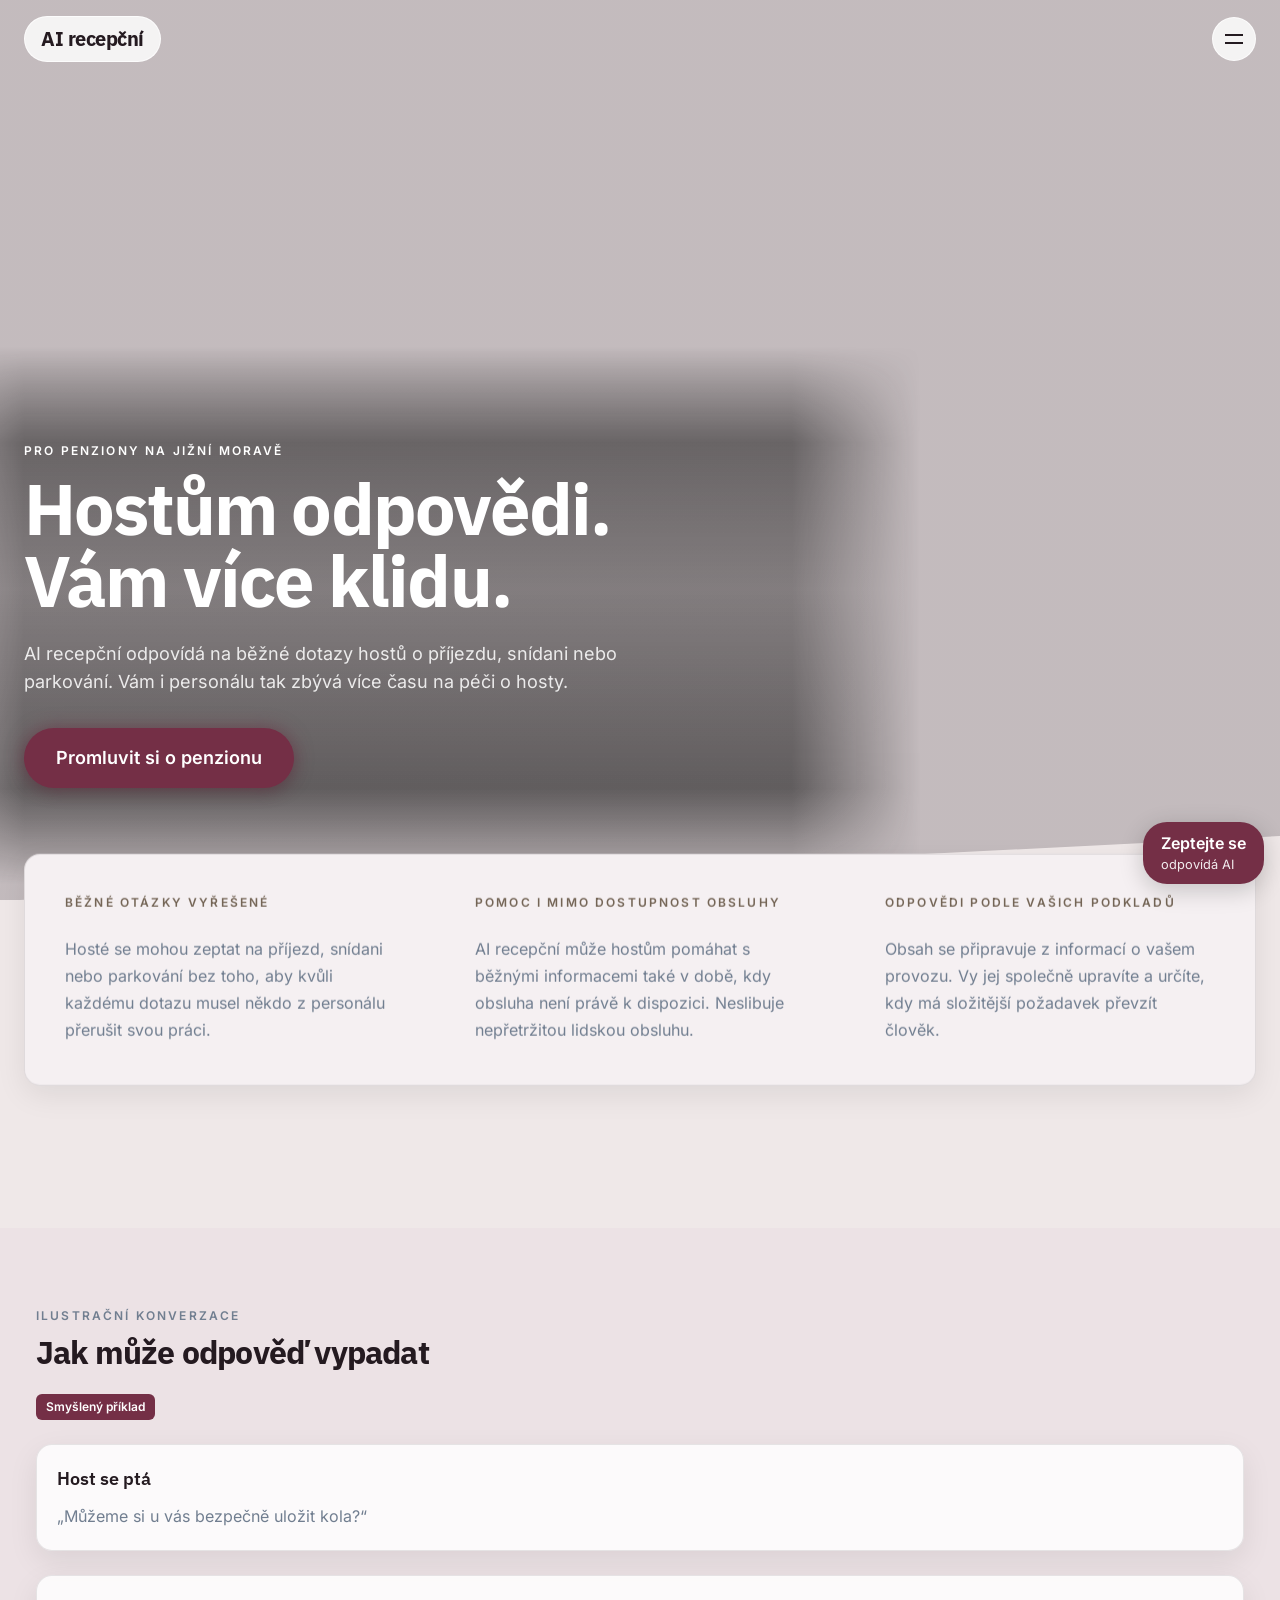
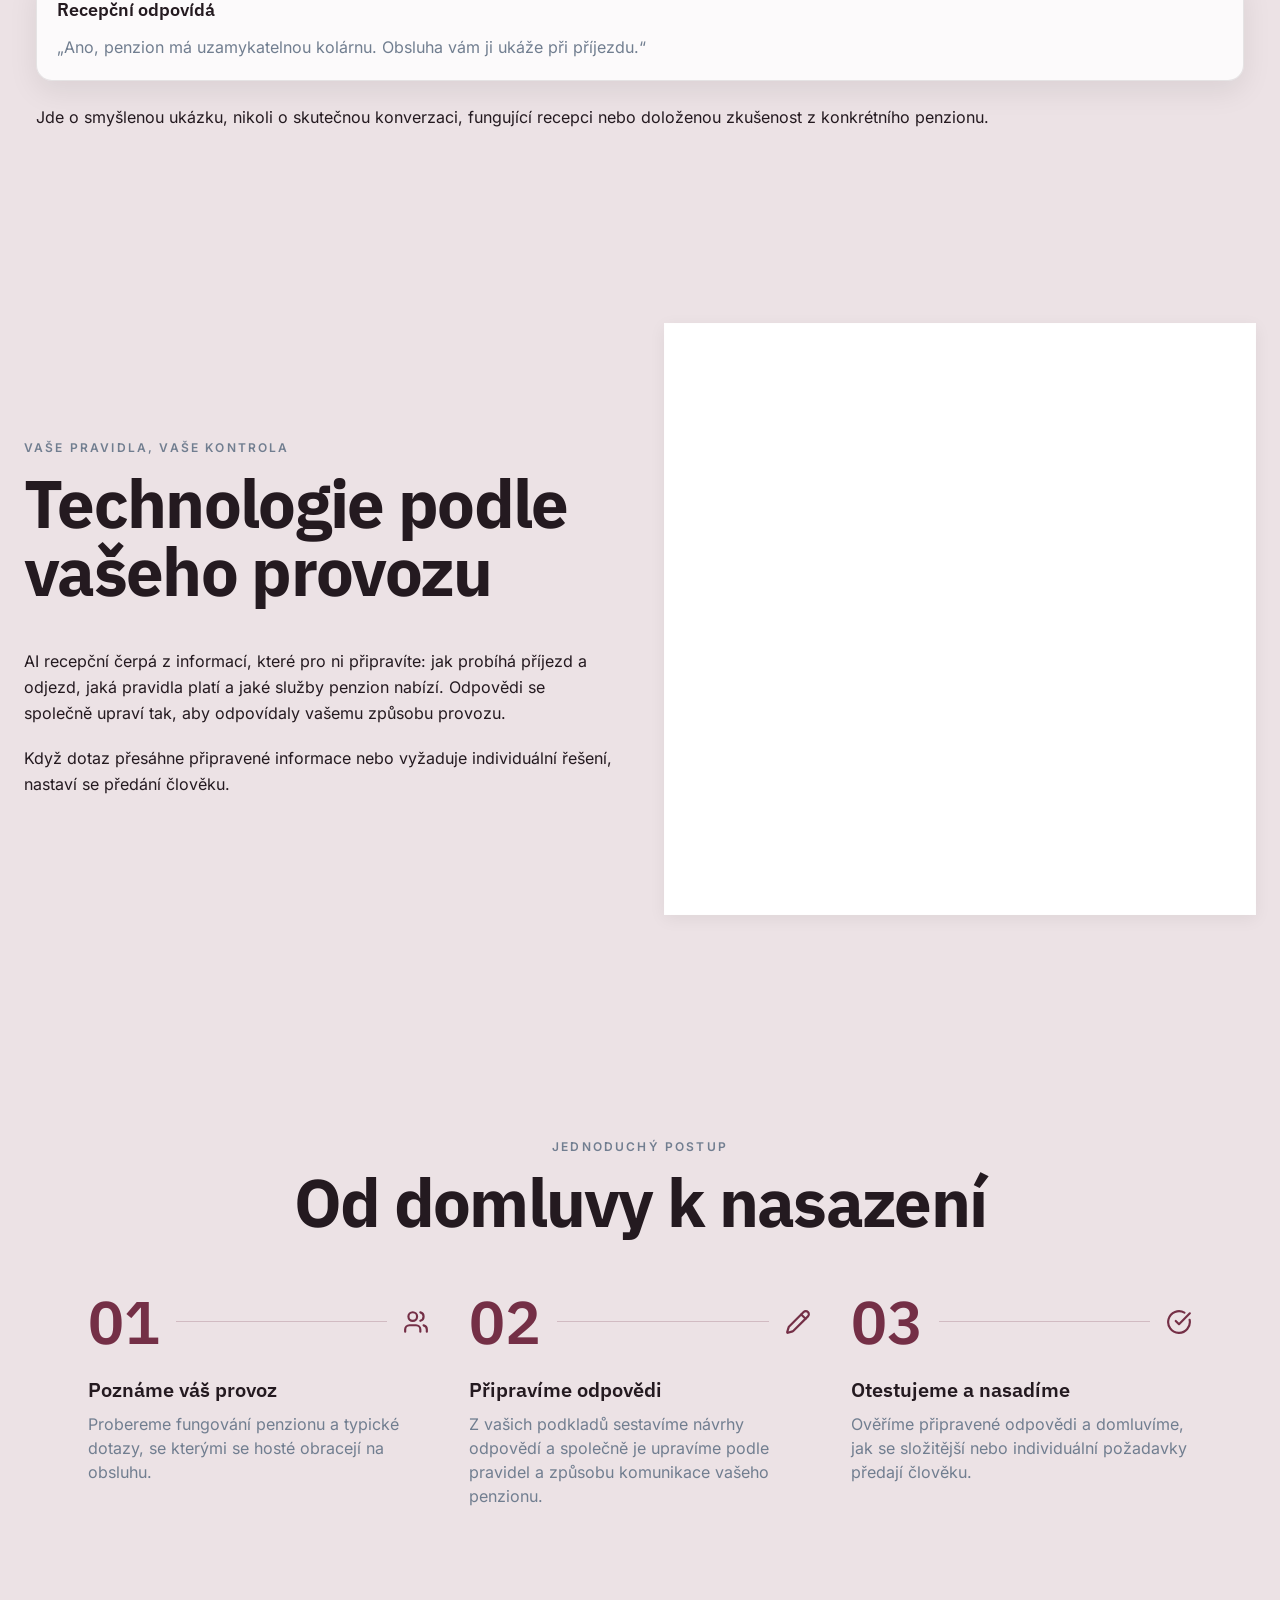
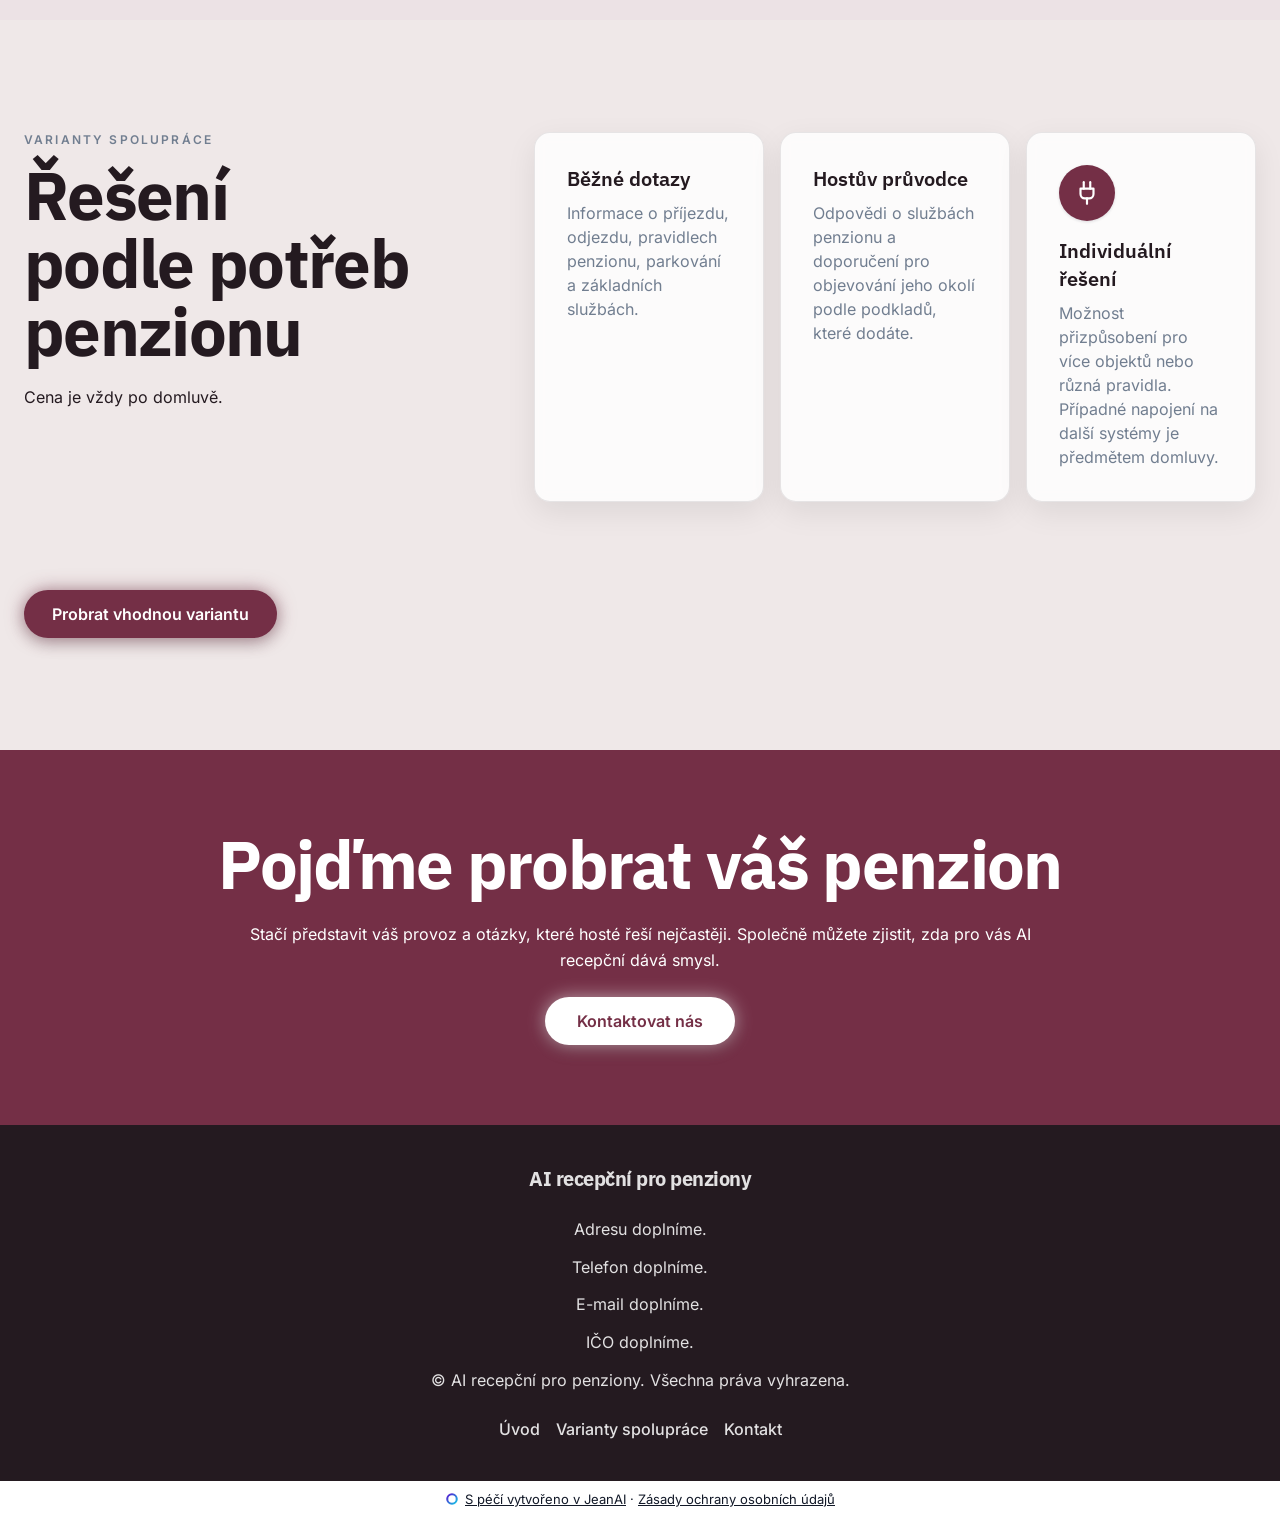
==== commit 19bac7eb: "Deploy website: AI recepční pro penziony" ====
--- a/index.html
+++ b/index.html
@@ -8,10 +8,14 @@
     <meta property="og:description" content="AI recepční odpovídá hostům penzionů na běžné dotazy podle podkladů a pravidel, které má provozovatel pod kontrolou." />
     <meta property="og:type" content="website" />
     <meta property="og:locale" content="cs" />
-    <meta name="twitter:card" content="summary" />
+    <meta property="og:url" content="https://ai-recepcni.netlify.app" />
+    <meta property="og:image" content="https://ai-recepcni.netlify.app/og-image.jpg" />
+    <meta name="twitter:card" content="summary_large_image" />
     <meta name="twitter:title" content="AI recepční pro penziony" />
     <meta name="twitter:description" content="AI recepční odpovídá hostům penzionů na běžné dotazy podle podkladů a pravidel, které má provozovatel pod kontrolou." />
-    <script type="application/ld+json">{"@context":"https://schema.org","@graph":[{"@type":"Organization","name":"AI recepční pro penziony"}]}</script>
+    <meta name="twitter:image" content="https://ai-recepcni.netlify.app/og-image.jpg" />
+    <link rel="canonical" href="https://ai-recepcni.netlify.app" />
+    <script type="application/ld+json">{"@context":"https://schema.org","@graph":[{"@type":"Organization","name":"AI recepční pro penziony","url":"https://ai-recepcni.netlify.app"}]}</script>
     <title>AI recepční pro penziony</title>
     <link rel="stylesheet" href="/assets/utilities.css" />
     <link rel="stylesheet" href="/styles.css" />
@@ -30,15 +34,15 @@
       </div>
       
     </header>
-    <section class="jean-scroll-stage jean-bg-fixed min-h-screen flex items-end relative overflow-hidden" data-jean-parallax-root="hero" style="background-color:var(--color-surface-strong);background-image:linear-gradient(180deg, rgba(10,10,10,0.18) 0%, rgba(10,10,10,0.18) 45%, rgba(10,10,10,0.18) 100%), url(&quot;[data-uri]&quot;);background-size:cover;background-position:center;background-repeat:no-repeat" data-jean-edge-below="1" id="section_hero" data-section-id="section_hero" data-section-type="hero">
+    <section class="jean-scroll-stage jean-bg-fixed min-h-screen flex items-end relative overflow-hidden" data-jean-parallax-root="hero" style="background-color:var(--color-surface-strong);background-image:linear-gradient(180deg, rgba(10,10,10,0.18) 0%, rgba(10,10,10,0.18) 45%, rgba(10,10,10,0.18) 100%);background-size:cover;background-position:center;background-repeat:no-repeat" data-jean-edge-below="1" id="section_hero" data-section-id="section_hero" data-section-type="hero">
       <div class="relative z-10 w-full pt-28 pb-16 md:pb-28">
         <div class="max-w-7xl mx-auto px-6 jean-motion-layer jean-parallax-subtle" data-jean-reveal="true">
           <div class="relative max-w-3xl text-left" data-jean-hero-words="low_left">
           <div class="absolute pointer-events-none" aria-hidden="true" data-jean-hero-text-scrim="true" style="background:linear-gradient(180deg, rgba(10,10,10,0.58) 0%, rgba(10,10,10,0.35) 45%, rgba(10,10,10,0.62) 100%);inset:-6rem -8rem;-webkit-mask-image:linear-gradient(to right, transparent 0, #000 8rem, #000 calc(100% - 8rem), transparent 100%), linear-gradient(to bottom, transparent 0, #000 6rem, #000 calc(100% - 6rem), transparent 100%);-webkit-mask-composite:source-in;mask-image:linear-gradient(to right, transparent 0, #000 8rem, #000 calc(100% - 8rem), transparent 100%), linear-gradient(to bottom, transparent 0, #000 6rem, #000 calc(100% - 6rem), transparent 100%);mask-composite:intersect"></div>
           <div class="relative">
           
-          <div class="jean-heading-group"><p class="jean-eyebrow" style="color:#fff;font-family:var(--font-body);font-size:0.75rem;line-height:1.4;font-weight:600;letter-spacing:0.18em;text-transform:uppercase;margin:0 0 0.75rem">Klidnější provoz penzionu</p><h1 class="text-5xl lg:text-7xl tracking-tight" data-block-id="block_hero_heading" data-block-type="text.heading" style="color:#fff;font-family:var(--font-heading);font-weight:800">Hostům odpovědi. Vám více klidu.</h1></div>
-          <p class="mt-6 text-lg max-w-2xl" data-block-id="block_hero_intro" data-block-type="text.paragraph" style="color:rgba(255,255,255,0.86);font-family:var(--font-body);font-weight:400">AI recepční odpovídá na běžné dotazy hostů o příjezdu, snídani nebo parkování. Personál tak nemusí znovu a znovu přerušovat svou práci kvůli stejným otázkám.</p>
+          <div class="jean-heading-group"><p class="jean-eyebrow" style="color:#fff;font-family:var(--font-body);font-size:0.75rem;line-height:1.4;font-weight:600;letter-spacing:0.18em;text-transform:uppercase;margin:0 0 0.75rem">Pro penziony na jižní Moravě</p><h1 class="text-5xl lg:text-7xl tracking-tight" data-block-id="block_hero_heading" data-block-type="text.heading" style="color:#fff;font-family:var(--font-heading);font-weight:800">Hostům odpovědi. Vám více klidu.</h1></div>
+          <p class="mt-6 text-lg max-w-2xl" data-block-id="block_hero_intro" data-block-type="text.paragraph" style="color:rgba(255,255,255,0.86);font-family:var(--font-body);font-weight:400">AI recepční odpovídá na běžné dotazy hostů o příjezdu, snídani nebo parkování. Vám i personálu tak zbývá více času na péči o hosty.</p>
           <div class="mt-8 flex flex-row flex-wrap items-center justify-start gap-4"><a href="/kontakt.html#section_contact" class="jean-float inline-block px-8 py-4 font-semibold text-lg shadow-xl" data-block-id="block_hero_cta" data-block-type="button" style="border-radius:9999px;color:var(--color-on-primary, #fff);background-color:var(--color-primary);border:none;box-shadow:0 0 18px color-mix(in srgb, var(--color-primary) 55%, transparent), 0 6px 16px rgba(0,0,0,0.16)">Promluvit si o penzionu</a></div>
           
           </div>
@@ -73,8 +77,8 @@
       <div class="jean-rhythm-wide mx-auto px-6 flex flex-col gap-6">
         <div><div class="jean-heading-group"><p class="jean-eyebrow" style="color:var(--color-muted);font-family:var(--font-body);font-size:0.75rem;line-height:1.4;font-weight:600;letter-spacing:0.18em;text-transform:uppercase;margin:0 0 0.75rem">Ilustrační konverzace</p><h2 data-block-id="block_dialogue_heading" data-block-type="text.heading" style="font-size:2rem;font-weight:700;color:var(--color-text)">Jak může odpověď vypadat</h2></div></div>
         <div><span data-block-id="block_dialogue_disclaimer" data-block-type="badge" style="display:inline-block;padding:.25rem .625rem;border-radius:.375rem;font-size:.75rem;font-weight:600;color:var(--color-on-primary, #fff);background-color:var(--color-primary)">Smyšlený příklad</span></div>
-        <div><div data-block-id="block_guest_question" data-block-type="card" class="jean-card-face jean-card-corner" style="padding:1.25rem;color:var(--color-text);display:grid;gap:.75rem"><h3 style="font-size:1.125rem;font-weight:600;margin:0;color:var(--color-text)">Host se ptá</h3><p style="margin:0;color:var(--color-muted);opacity:1;line-height:1.6">„Kde najdu informace o parkování?“</p></div></div>
-        <div><div data-block-id="block_ai_answer" data-block-type="card" class="jean-card-face jean-card-corner" style="padding:1.25rem;color:var(--color-text);display:grid;gap:.75rem"><h3 style="font-size:1.125rem;font-weight:600;margin:0;color:var(--color-text)">Recepční odpovídá</h3><p style="margin:0;color:var(--color-muted);opacity:1;line-height:1.6">„Podívejte se prosím na pokyny k příjezdu, které vám poslal váš penzion. Pokud v nich odpověď nenajdete, obraťte se na obsluhu.“</p></div></div>
+        <div><div data-block-id="block_guest_question" data-block-type="card" class="jean-card-face jean-card-corner" style="padding:1.25rem;color:var(--color-text);display:grid;gap:.75rem"><h3 style="font-size:1.125rem;font-weight:600;margin:0;color:var(--color-text)">Host se ptá</h3><p style="margin:0;color:var(--color-muted);opacity:1;line-height:1.6">„Můžeme si u vás bezpečně uložit kola?“</p></div></div>
+        <div><div data-block-id="block_ai_answer" data-block-type="card" class="jean-card-face jean-card-corner" style="padding:1.25rem;color:var(--color-text);display:grid;gap:.75rem"><h3 style="font-size:1.125rem;font-weight:600;margin:0;color:var(--color-text)">Recepční odpovídá</h3><p style="margin:0;color:var(--color-muted);opacity:1;line-height:1.6">„Ano, penzion má uzamykatelnou kolárnu. Obsluha vám ji ukáže při příjezdu.“</p></div></div>
         <div><p data-block-id="block_dialogue_note" data-block-type="text.paragraph" style="color:var(--color-text);line-height:1.6;font-weight:400">Jde o smyšlenou ukázku, nikoli o skutečnou konverzaci, fungující recepci nebo doloženou zkušenost z konkrétního penzionu.</p></div>
       </div>
     </section>
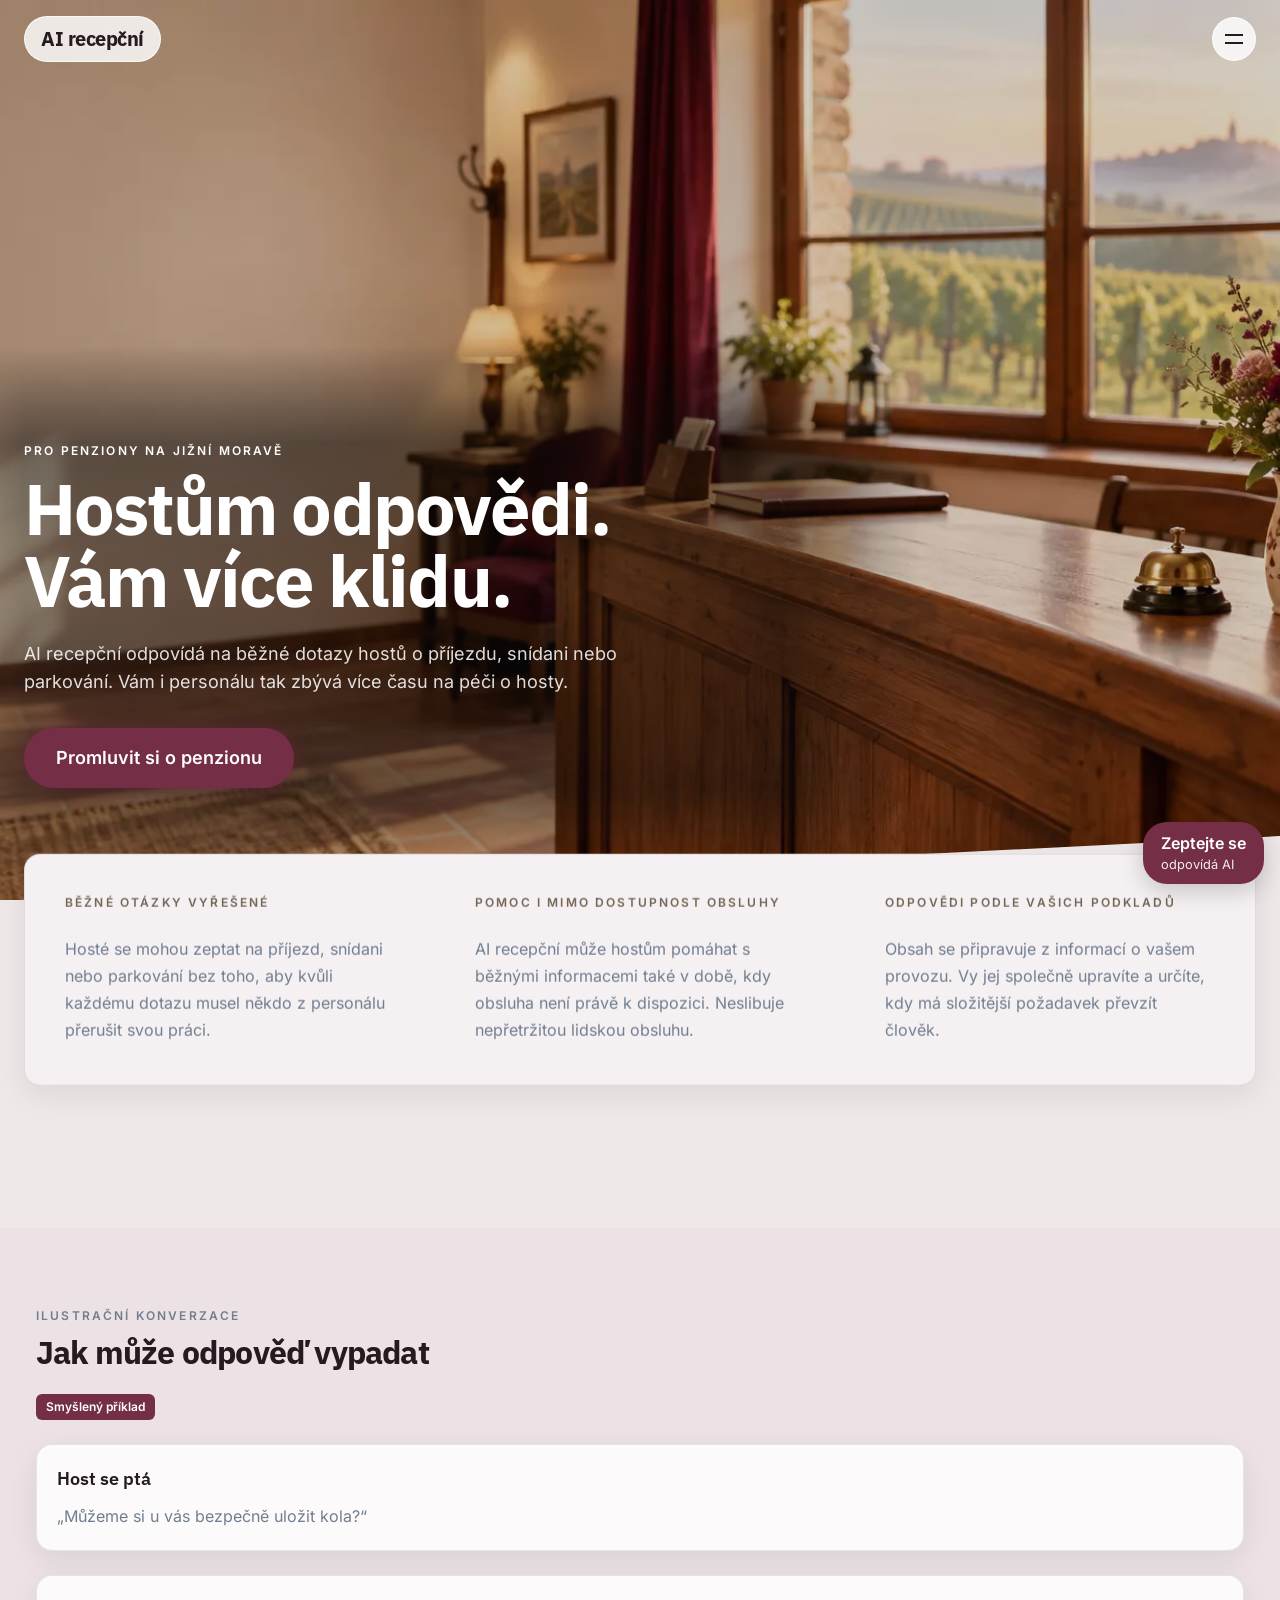
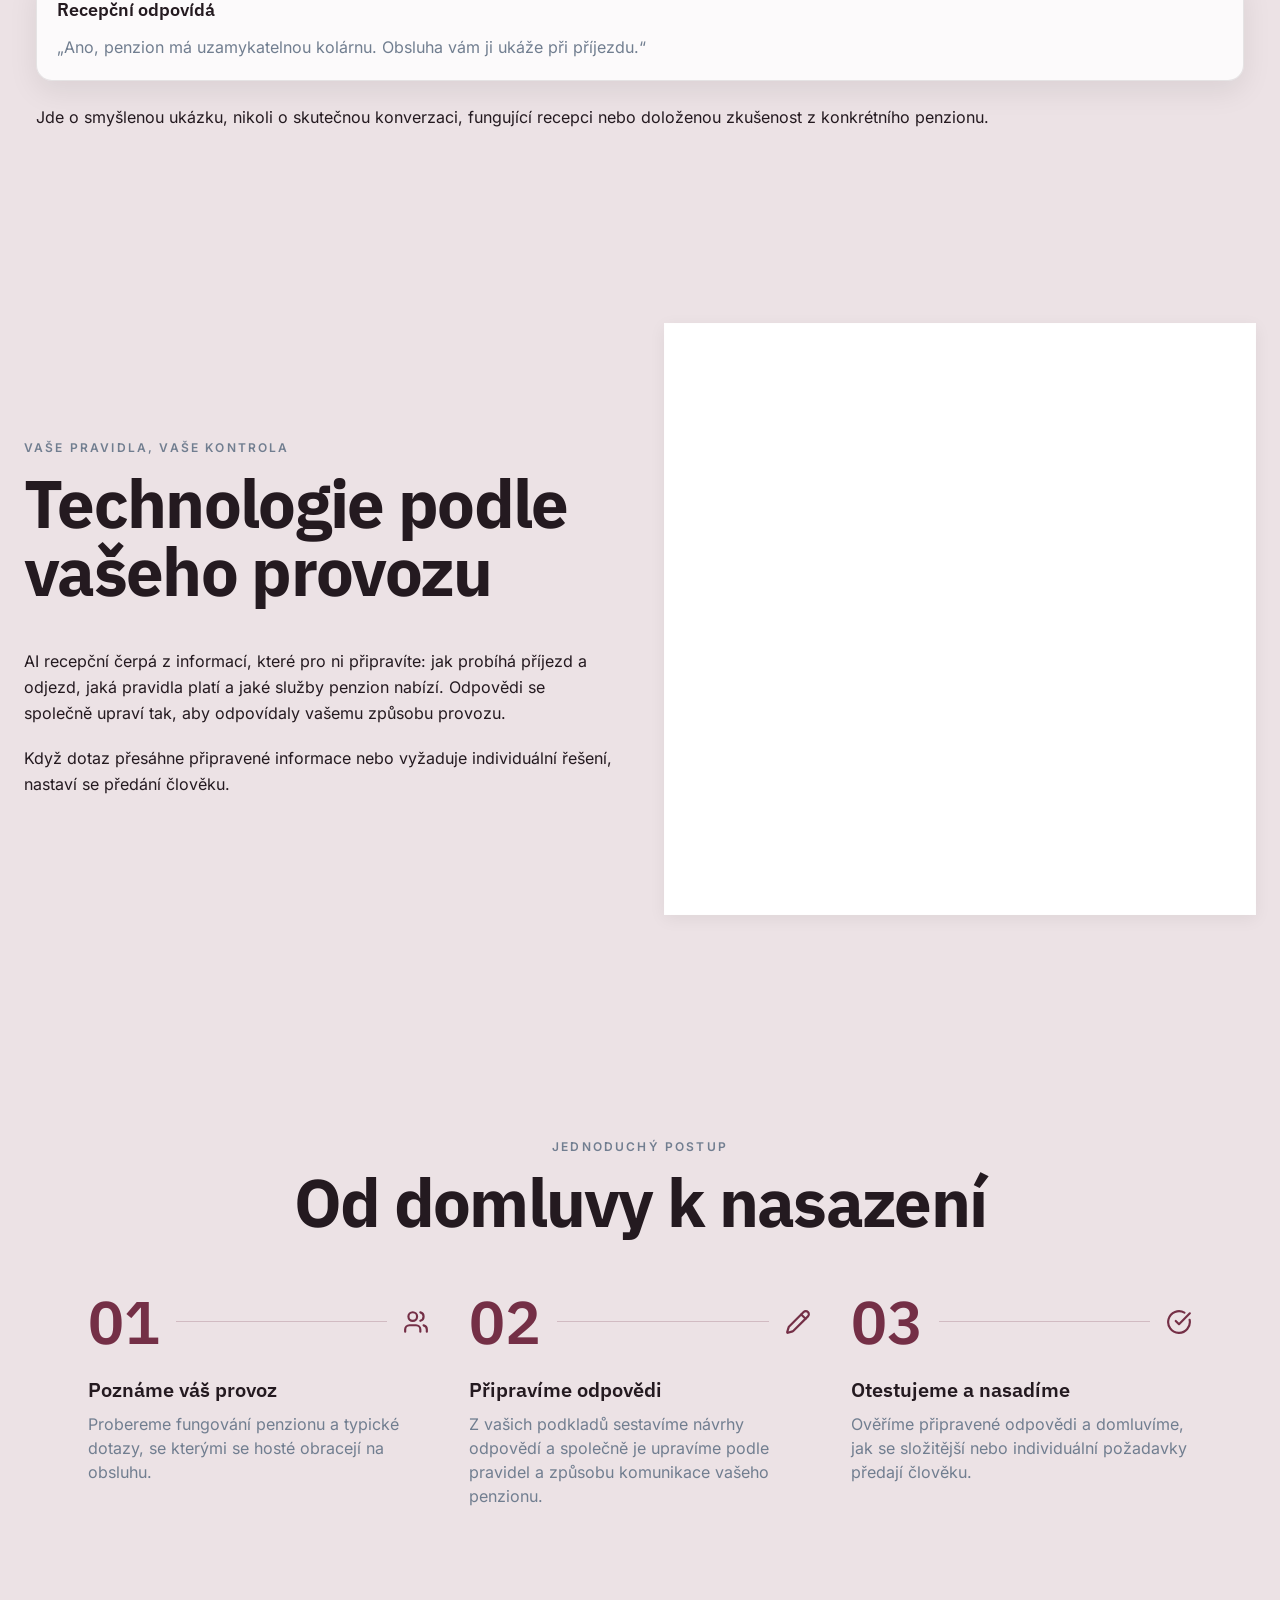
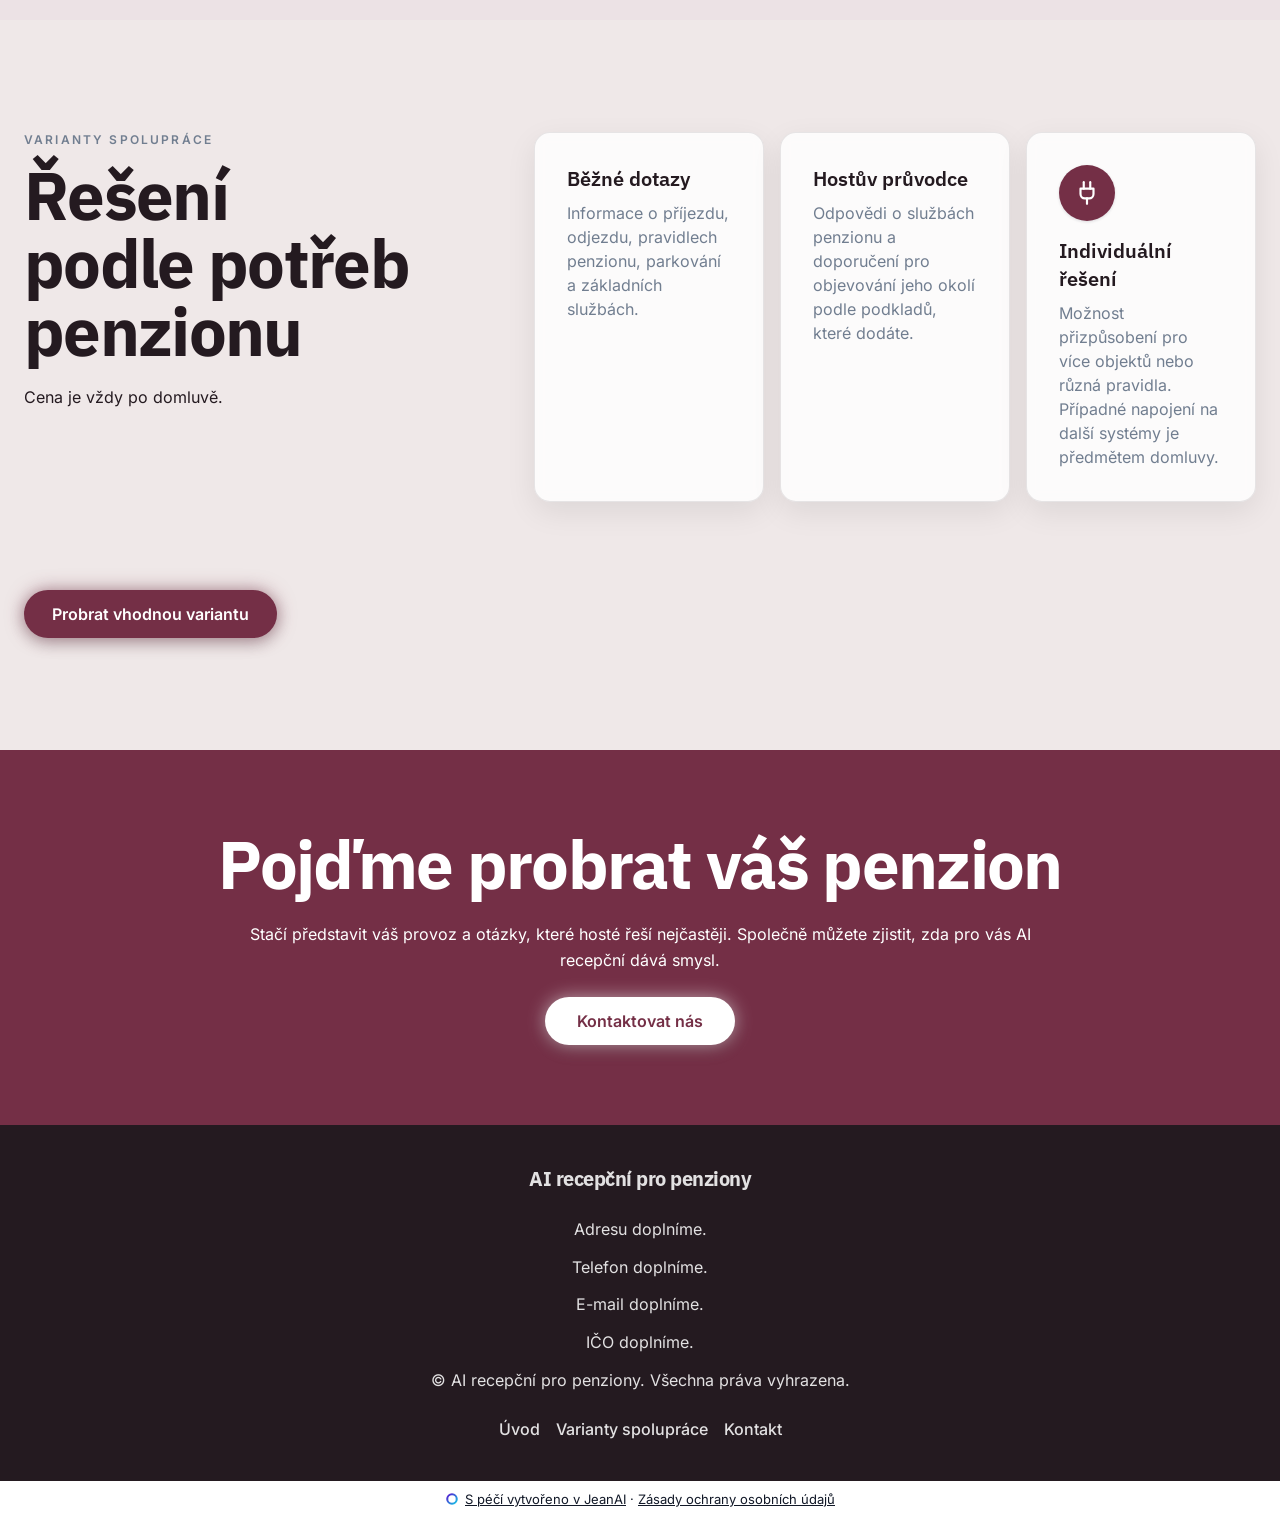
==== commit d7e1469c: "Deploy website: AI recepční pro penziony" ====
--- a/index.html
+++ b/index.html
@@ -8,18 +8,18 @@
     <meta property="og:description" content="AI recepční odpovídá hostům penzionů na běžné dotazy podle podkladů a pravidel, které má provozovatel pod kontrolou." />
     <meta property="og:type" content="website" />
     <meta property="og:locale" content="cs" />
-    <meta property="og:url" content="https://ai-recepcni.netlify.app" />
-    <meta property="og:image" content="https://ai-recepcni.netlify.app/og-image.jpg" />
+    <meta property="og:url" content="https://ai-recepcni-pro-penziony.jeanai-site.cz" />
+    <meta property="og:image" content="https://ai-recepcni-pro-penziony.jeanai-site.cz/og-image.jpg" />
     <meta name="twitter:card" content="summary_large_image" />
     <meta name="twitter:title" content="AI recepční pro penziony" />
     <meta name="twitter:description" content="AI recepční odpovídá hostům penzionů na běžné dotazy podle podkladů a pravidel, které má provozovatel pod kontrolou." />
-    <meta name="twitter:image" content="https://ai-recepcni.netlify.app/og-image.jpg" />
-    <link rel="canonical" href="https://ai-recepcni.netlify.app" />
-    <script type="application/ld+json">{"@context":"https://schema.org","@graph":[{"@type":"Organization","name":"AI recepční pro penziony","url":"https://ai-recepcni.netlify.app"}]}</script>
+    <meta name="twitter:image" content="https://ai-recepcni-pro-penziony.jeanai-site.cz/og-image.jpg" />
+    <link rel="canonical" href="https://ai-recepcni-pro-penziony.jeanai-site.cz" />
+    <script type="application/ld+json">{"@context":"https://schema.org","@graph":[{"@type":"Organization","name":"AI recepční pro penziony","url":"https://ai-recepcni-pro-penziony.jeanai-site.cz"}]}</script>
     <title>AI recepční pro penziony</title>
     <link rel="stylesheet" href="/assets/utilities.css" />
     <link rel="stylesheet" href="/styles.css" />
-  </head>
+  <link rel="preload" as="image" href="/images/photo-1-1600.webp" fetchpriority="high"></head>
   <body>
     <div class="jean-site-shell" data-jean-motion="off" style="min-height:100vh;display:flex;flex-direction:column">
     <header data-jean-burger="{&quot;panelCss&quot;:&quot;background:#F7F4F2;border-color:color-mix(in srgb, #241A20 10%, transparent)&quot;,&quot;linkCss&quot;:&quot;color:#241A20&quot;,&quot;links&quot;:[{&quot;href&quot;:&quot;/ilustracni-konverzace.html&quot;,&quot;label&quot;:&quot;Ilustrační konverzace&quot;},{&quot;href&quot;:&quot;#section_pomoc_v_provozu&quot;,&quot;label&quot;:&quot;Pomoc v provozu&quot;},{&quot;href&quot;:&quot;#section_od_domluvy_k_nasazeni&quot;,&quot;label&quot;:&quot;Postup spolupráce&quot;},{&quot;href&quot;:&quot;#section_varianty&quot;,&quot;label&quot;:&quot;Varianty&quot;},{&quot;href&quot;:&quot;/kontakt.html#section_contact&quot;,&quot;label&quot;:&quot;Kontakt&quot;},{&quot;href&quot;:&quot;/pomoc-v-kazdodennim-provozu.html&quot;,&quot;label&quot;:&quot;Pomoc v každodenním provozu&quot;},{&quot;href&quot;:&quot;/od-domluvy-k-nasazeni.html&quot;,&quot;label&quot;:&quot;Od domluvy k nasazení&quot;},{&quot;href&quot;:&quot;/varianty-spoluprace.html&quot;,&quot;label&quot;:&quot;Varianty spolupráce&quot;}],&quot;cta&quot;:null,&quot;mobileOnly&quot;:false}" class="fixed top-0 inset-x-0 z-50" data-jean-header-look="blend" data-jean-header-intro="section_hero" style="background-color:rgba(255,255,255,0.85);backdrop-filter:blur(12px);-webkit-backdrop-filter:blur(12px);border-bottom:1px solid rgba(255,255,255,0.80)" id="section_header" data-section-id="section_header" data-section-type="header">
@@ -34,7 +34,7 @@
       </div>
       
     </header>
-    <section class="jean-scroll-stage jean-bg-fixed min-h-screen flex items-end relative overflow-hidden" data-jean-parallax-root="hero" style="background-color:var(--color-surface-strong);background-image:linear-gradient(180deg, rgba(10,10,10,0.18) 0%, rgba(10,10,10,0.18) 45%, rgba(10,10,10,0.18) 100%);background-size:cover;background-position:center;background-repeat:no-repeat" data-jean-edge-below="1" id="section_hero" data-section-id="section_hero" data-section-type="hero">
+    <section class="jean-scroll-stage jean-bg-fixed min-h-screen flex items-end relative overflow-hidden" data-jean-parallax-root="hero" style="background-color:var(--color-surface-strong);background-image:linear-gradient(180deg, rgba(10,10,10,0.18) 0%, rgba(10,10,10,0.18) 45%, rgba(10,10,10,0.18) 100%), url(&quot;/images/photo-1-1600.webp&quot;);background-size:cover;background-position:center;background-repeat:no-repeat" data-jean-edge-below="1" id="section_hero" data-section-id="section_hero" data-section-type="hero">
       <div class="relative z-10 w-full pt-28 pb-16 md:pb-28">
         <div class="max-w-7xl mx-auto px-6 jean-motion-layer jean-parallax-subtle" data-jean-reveal="true">
           <div class="relative max-w-3xl text-left" data-jean-hero-words="low_left">
